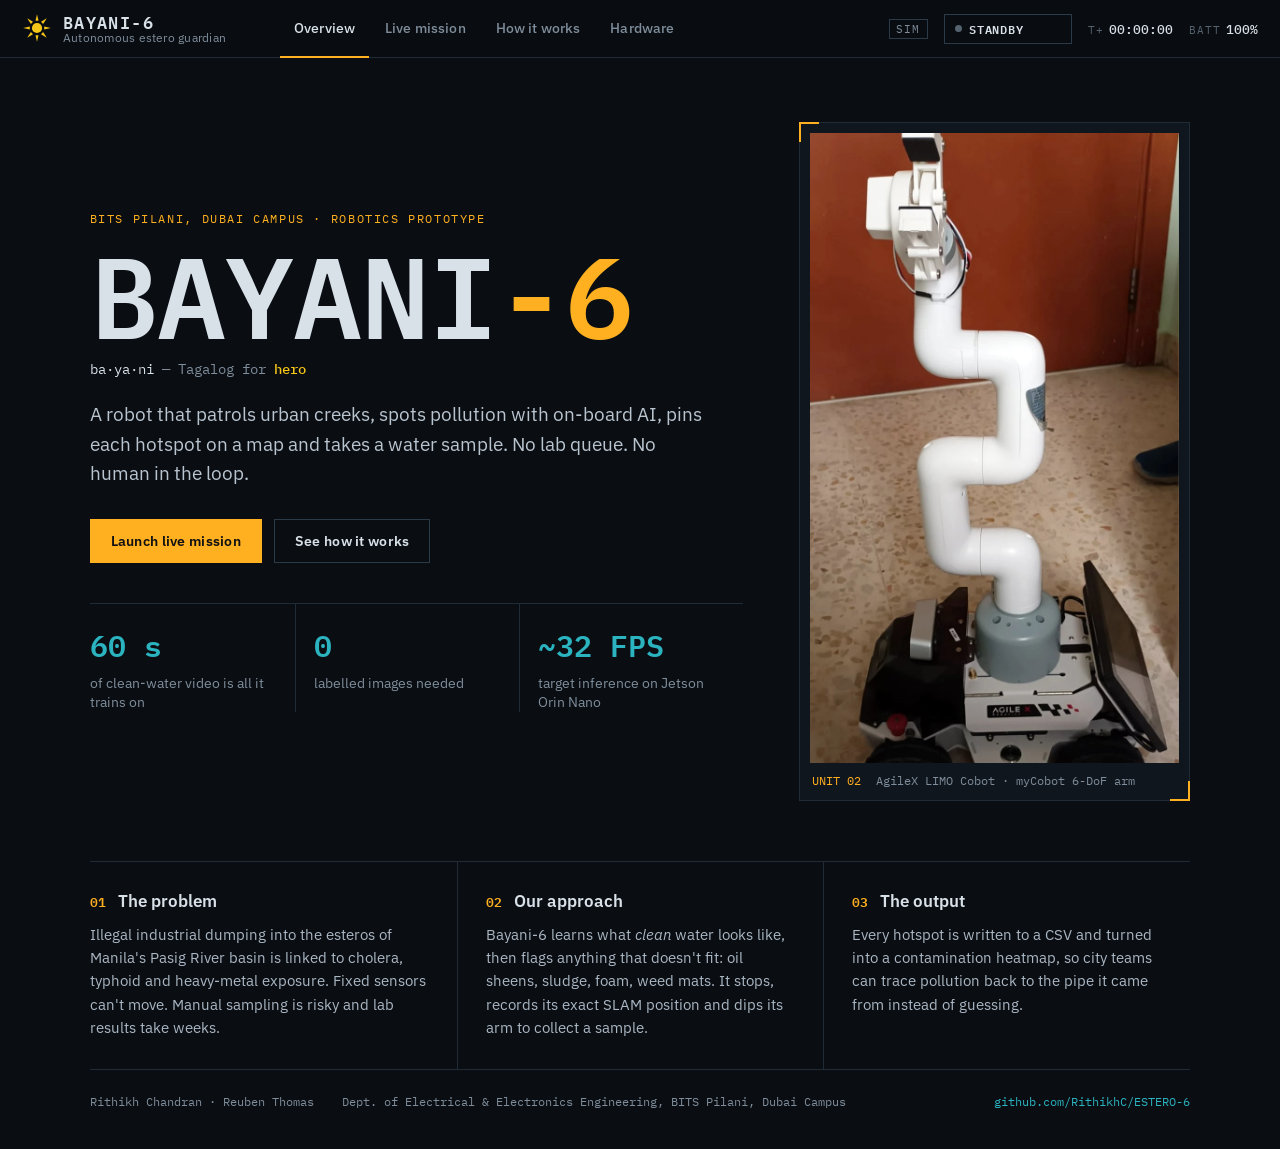
==== docs/index.html @ d00e57e2 "Add Bayani-6 prototype dashboard, posters and ROS 2 package - docs/: interactive mission-control das" ====
<!DOCTYPE html>
<html lang="en">
<head>
  <meta charset="utf-8">
  <meta name="viewport" content="width=device-width, initial-scale=1">
  <title>BAYANI-6 · Autonomous Estero Guardian</title>
  <meta name="description" content="Bayani-6: an edge-AI mobile robot that patrols urban creeks, detects pollution, maps hotspots and takes water samples autonomously.">
  <link rel="icon" href="assets/favicon.svg" type="image/svg+xml">
  <link rel="preconnect" href="https://fonts.googleapis.com">
  <link rel="preconnect" href="https://fonts.gstatic.com" crossorigin>
  <link href="https://fonts.googleapis.com/css2?family=IBM+Plex+Mono:wght@400;500;600&family=IBM+Plex+Sans:wght@400;500;600;700&display=swap" rel="stylesheet">
  <link rel="stylesheet" href="css/style.css">
</head>
<body>
  <header class="topbar">
    <div class="brand">
      <svg class="sun" viewBox="-50 -50 100 100" aria-hidden="true">
        <g class="rays">
          <path d="M0-46 L5-24 L-5-24 Z"/><path d="M0-46 L5-24 L-5-24 Z" transform="rotate(45)"/>
          <path d="M0-46 L5-24 L-5-24 Z" transform="rotate(90)"/><path d="M0-46 L5-24 L-5-24 Z" transform="rotate(135)"/>
          <path d="M0-46 L5-24 L-5-24 Z" transform="rotate(180)"/><path d="M0-46 L5-24 L-5-24 Z" transform="rotate(225)"/>
          <path d="M0-46 L5-24 L-5-24 Z" transform="rotate(270)"/><path d="M0-46 L5-24 L-5-24 Z" transform="rotate(315)"/>
        </g>
        <circle r="17"/>
      </svg>
      <div class="brand-text">
        <span class="brand-name">BAYANI-6</span>
        <span class="brand-sub">Autonomous estero guardian</span>
      </div>
    </div>
    <nav class="tabs" role="tablist">
      <button class="tab active" data-tab="overview" role="tab">Overview</button>
      <button class="tab" data-tab="mission" role="tab">Live mission</button>
      <button class="tab" data-tab="how" role="tab">How it works</button>
      <button class="tab" data-tab="hardware" role="tab">Hardware</button>
    </nav>
    <div class="status-cluster">
      <span class="sim-badge" title="Telemetry is simulated in the browser">SIM</span>
      <span class="status-pill" id="statusPill"><i></i><b id="statusText">STANDBY</b></span>
      <span class="readout"><small>T+</small><b id="missionClock">00:00:00</b></span>
      <span class="readout"><small>BATT</small><b id="battery">100%</b></span>
    </div>
  </header>

  <main>
    <!-- ================= OVERVIEW ================= -->
    <section class="view active" id="view-overview">
      <div class="hero">
        <div class="hero-copy">
          <p class="eyebrow">BITS Pilani, Dubai Campus · Robotics prototype</p>
          <h1>BAYANI<span>-6</span></h1>
          <p class="pron"><em>ba·ya·ni</em> — Tagalog for <strong>hero</strong></p>
          <p class="lede">A robot that patrols urban creeks, spots pollution with on-board AI, pins each hotspot on a map and takes a water sample. No lab queue. No human in the loop.</p>
          <div class="hero-actions">
            <button class="btn primary" data-goto="mission">Launch live mission</button>
            <button class="btn ghost" data-goto="how">See how it works</button>
          </div>
          <dl class="hero-facts">
            <div><dt>60 s</dt><dd>of clean-water video is all it trains on</dd></div>
            <div><dt>0</dt><dd>labelled images needed</dd></div>
            <div><dt>~32 FPS</dt><dd>target inference on Jetson Orin Nano</dd></div>
          </dl>
        </div>
        <figure class="hero-photo">
          <img src="assets/bayani6_robot.jpg" alt="Bayani-6: AgileX LIMO Cobot with myCobot arm">
          <figcaption><span>UNIT 02</span> AgileX LIMO Cobot · myCobot 6-DoF arm</figcaption>
        </figure>
      </div>

      <div class="triad">
        <article>
          <h3><span>01</span> The problem</h3>
          <p>Illegal industrial dumping into the esteros of Manila's Pasig River basin is linked to cholera, typhoid and heavy-metal exposure. Fixed sensors can't move. Manual sampling is risky and lab results take weeks.</p>
        </article>
        <article>
          <h3><span>02</span> Our approach</h3>
          <p>Bayani-6 learns what <em>clean</em> water looks like, then flags anything that doesn't fit: oil sheens, sludge, foam, weed mats. It stops, records its exact SLAM position and dips its arm to collect a sample.</p>
        </article>
        <article>
          <h3><span>03</span> The output</h3>
          <p>Every hotspot is written to a CSV and turned into a contamination heatmap, so city teams can trace pollution back to the pipe it came from instead of guessing.</p>
        </article>
      </div>

      <footer class="credits">
        <span>Rithikh Chandran · Reuben Thomas</span>
        <span>Dept. of Electrical &amp; Electronics Engineering, BITS Pilani, Dubai Campus</span>
        <a href="https://github.com/RithikhC/ESTERO-6" target="_blank" rel="noopener">github.com/RithikhC/ESTERO-6</a>
      </footer>
    </section>

    <!-- ================= LIVE MISSION ================= -->
    <section class="view" id="view-mission">
      <div class="mission">
        <div class="strip">
          <ol class="pipeline" id="pipeline">
            <li data-stage="0"><b>01</b>Patrol</li>
            <li data-stage="1"><b>02</b>See</li>
            <li data-stage="2"><b>03</b>Detect</li>
            <li data-stage="3"><b>04</b>Decide</li>
            <li data-stage="4"><b>05</b>Pin</li>
            <li data-stage="5"><b>06</b>Sample</li>
            <li data-stage="6"><b>07</b>Map</li>
          </ol>
          <div class="stats">
            <div><small>Distance</small><b id="statDist">0.0 m</b></div>
            <div><small>Hotspots</small><b id="statHot">0</b></div>
            <div><small>Samples</small><b id="statSamples">0</b></div>
            <div><small>False halts</small><b id="statFalse">0</b></div>
            <div><small>Loc. error</small><b id="statErr">—</b></div>
            <div><small>Infer. FPS</small><b id="statFps">—</b></div>
          </div>
        </div>

        <div class="panel map-panel">
          <div class="panel-head">
            <h4>Map · /map + /scan</h4>
            <div class="controls">
              <button class="ctl" id="btnRun">Run</button>
              <div class="seg" id="speedSeg">
                <button data-speed="1" class="on">1×</button><button data-speed="2">2×</button><button data-speed="4">4×</button>
              </div>
              <button class="ctl" id="btnReset" title="Reset mission">Reset</button>
              <span class="sep"></span>
              <label class="tog"><input type="checkbox" id="togLidar" checked><span>LiDAR</span></label>
              <label class="tog"><input type="checkbox" id="togHeat" checked><span>Heatmap</span></label>
              <label class="tog"><input type="checkbox" id="togTruth" checked><span>Pollutants</span></label>
            </div>
          </div>
          <div class="map-wrap" id="mapWrap">
            <canvas id="mapCanvas"></canvas>
            <div class="map-hud">
              <span id="cursorPos">x —  y —</span>
            </div>
            <div class="drop-tool">
              <select id="dropType" aria-label="Pollutant type">
                <option value="oil">Oil sheen</option>
                <option value="foam">Industrial foam</option>
                <option value="sludge">Sludge</option>
                <option value="weeds">Weed mat</option>
              </select>
              <button class="ctl" id="btnDrop">Drop pollutant</button>
            </div>
            <div class="drop-hint" id="dropHint">Click inside the creek to drop a pollutant · Esc to cancel</div>
          </div>
        </div>

        <div class="side">
          <div class="panel cam-panel">
            <div class="panel-head">
              <h4>CAM0 · /camera/color/image_raw</h4>
              <span class="rec"><i></i>LIVE</span>
            </div>
            <div class="cam-wrap">
              <canvas id="camCanvas" width="256" height="144"></canvas>
              <canvas id="camOverlay"></canvas>
            </div>
          </div>
          <div class="panel chart-panel">
            <div class="panel-head">
              <h4>/bayani/anomaly_score</h4>
              <label class="thr">Trigger <input type="range" id="thr" min="0.5" max="0.95" step="0.01" value="0.80"><b id="thrVal">0.80</b></label>
            </div>
            <canvas id="chartCanvas"></canvas>
          </div>
        </div>

        <div class="bottom">
          <div class="panel arm-panel">
            <div class="panel-head"><h4>Arm · myCobot 6-DoF</h4><span class="tag" id="armState">STOWED</span></div>
            <canvas id="armCanvas"></canvas>
            <div class="joints" id="joints"></div>
          </div>
          <div class="panel hot-panel">
            <div class="panel-head"><h4>Hotspots · hotspots.csv</h4><button class="ctl" id="btnCsv">Export CSV</button></div>
            <div class="table-wrap">
              <table id="hotTable">
                <thead><tr><th>ID</th><th>X (m)</th><th>Y (m)</th><th>Score</th><th>Appearance</th><th>Sample</th></tr></thead>
                <tbody></tbody>
              </table>
              <p class="empty" id="hotEmpty">No hotspots yet. Press <b>Run</b> to start the patrol.</p>
            </div>
          </div>
          <div class="panel log-panel">
            <div class="panel-head"><h4>/rosout</h4><span class="keys">Space run · 1/2/4 speed · H heat · L lidar · P drop</span></div>
            <div class="log" id="log"></div>
          </div>
        </div>
      </div>
      <p class="sim-note">Browser simulation of the Bayani-6 mission loop. Map, telemetry and camera feed are generated live for demonstration.</p>
    </section>

    <!-- ================= HOW IT WORKS ================= -->
    <section class="view" id="view-how">
      <div class="how">
        <div class="how-head">
          <p class="eyebrow">System architecture · ROS 2 Humble</p>
          <h2>One loop, fully on board</h2>
          <p class="lede small">Everything runs on the robot's Jetson. No cloud, no remote operator. These are the nodes and topics the live mission simulates.</p>
        </div>
        <div class="graph panel">
          <svg viewBox="0 0 1100 420" id="nodeGraph" role="img" aria-label="ROS 2 node graph">
            <defs>
              <marker id="arr" viewBox="0 0 10 10" refX="9" refY="5" markerWidth="7" markerHeight="7" orient="auto-start-reverse"><path d="M0 0L10 5L0 10z"/></marker>
            </defs>
            <g class="edges">
              <path d="M190 70 H358"/><text x="274" y="58">/camera/color/image_raw</text>
              <path d="M190 230 H358"/><text x="274" y="218">/scan</text>
              <path d="M550 70 C600 70 590 148 628 148"/><text x="562" y="104" class="l">/bayani/anomaly_score</text>
              <path d="M550 230 C600 230 590 172 628 172"/><text x="562" y="262" class="l">/tf  map→base_link</text>
              <path d="M860 145 C900 145 895 70 928 70"/><text x="1005" y="28">pause / resume</text>
              <path d="M860 175 C900 175 895 230 928 230"/><text x="1005" y="282">/arm/command</text>
              <path d="M745 195 V328"/><text x="757" y="268" class="l">/bayani/hotspot</text>
            </g>
            <g class="nodes">
              <g transform="translate(20,40)"><rect width="170" height="60"/><text x="85" y="27">orbbec_camera</text><text x="85" y="45" class="sub">RGB-D · 30 fps</text></g>
              <g transform="translate(20,200)"><rect width="170" height="60"/><text x="85" y="27">lidar_driver</text><text x="85" y="45" class="sub">2D LiDAR</text></g>
              <g transform="translate(360,40)"><rect width="190" height="60"/><text x="95" y="27">anomaly_detector</text><text x="95" y="45" class="sub">AnomalyNet · TensorRT</text></g>
              <g transform="translate(360,200)"><rect width="190" height="60"/><text x="95" y="27">cartographer</text><text x="95" y="45" class="sub">2D SLAM</text></g>
              <g transform="translate(630,125)" class="hl"><rect width="230" height="70"/><text x="115" y="31">bayani_master</text><text x="115" y="50" class="sub">decides: halt · pin · sample</text></g>
              <g transform="translate(930,40)"><rect width="150" height="60"/><text x="75" y="27">nav2</text><text x="75" y="45" class="sub">waypoint follower</text></g>
              <g transform="translate(930,200)"><rect width="150" height="60"/><text x="75" y="27">arm_sampler</text><text x="75" y="45" class="sub">myCobot 6-DoF</text></g>
              <g transform="translate(640,330)" class="out"><rect width="210" height="60"/><text x="105" y="27">hotspots.csv</text><text x="105" y="45" class="sub">→ contamination heatmap</text></g>
            </g>
          </svg>
        </div>
        <ol class="steps">
          <li><b>01</b><h5>Patrol</h5><p>Nav2 drives a fixed waypoint route along the creek bank while Cartographer keeps a live LiDAR map.</p></li>
          <li><b>02</b><h5>See</h5><p>The Orbbec RGB-D camera streams the water surface straight into the Jetson.</p></li>
          <li><b>03</b><h5>Detect</h5><p>A patch-based anomaly model, trained only on 60 s of clean water, scores every frame from 0 to 1.</p></li>
          <li><b>04</b><h5>Decide</h5><p>Score above the trigger (0.8 by default) and not a known hotspot? The master node pauses Nav2.</p></li>
          <li><b>05</b><h5>Pin</h5><p>The robot's exact (X, Y) comes from the SLAM transform tree via tf2.</p></li>
          <li><b>06</b><h5>Sample</h5><p>The myCobot arm runs a pre-planned dip sequence: descend, hold for 3 s, stow.</p></li>
          <li><b>07</b><h5>Map</h5><p>The hotspot is appended to hotspots.csv, the heatmap updates and the patrol resumes.</p></li>
        </ol>
        <div class="why panel">
          <h3>Why unsupervised?</h3>
          <p>Pollution doesn't come in tidy labelled classes. A slick can be rainbow or grey; foam, sludge and weeds change with light and season. Instead of training on thousands of labelled pictures of dirt, Bayani-6 learns one thing really well: what normal water looks like. Anything that doesn't fit gets a high score.</p>
        </div>
      </div>
    </section>

    <!-- ================= HARDWARE ================= -->
    <section class="view" id="view-hardware">
      <div class="hw">
        <figure class="hw-photo panel">
          <img src="assets/bayani6_robot.jpg" alt="Bayani-6 robot">
        </figure>
        <div class="hw-specs">
          <p class="eyebrow">Unmodified off-the-shelf platform</p>
          <h2>AgileX LIMO Cobot</h2>
          <p class="lede small">No custom hardware. Every capability in Bayani-6 is software running on a stock robot, which keeps it cheap to copy for other cities.</p>
          <ul class="spec-list">
            <li><b>Compute</b><span>NVIDIA Jetson Orin Nano · Ubuntu 22.04 · ROS 2 Humble</span></li>
            <li><b>Vision</b><span>Orbbec RGB-D depth camera</span></li>
            <li><b>Navigation</b><span>2D LiDAR · Cartographer SLAM · Nav2</span></li>
            <li><b>Manipulator</b><span>myCobot 280 6-DoF arm · pre-planned dip sequence</span></li>
            <li><b>Model</b><span>Patch-based unsupervised anomaly detector, TensorRT engine</span></li>
            <li><b>Output</b><span>hotspots.csv → 2D contamination heatmap</span></li>
          </ul>
          <h3 class="next-h">Next up</h3>
          <ul class="next">
            <li>Plain-English search with a vision-language model: <em>"find frothy run-off"</em></li>
            <li>pH, conductivity and turbidity probes on the gripper</li>
            <li>Several robots sharing one map over Wi-Fi</li>
          </ul>
        </div>
      </div>
    </section>
  </main>

  <script src="js/world.js"></script>
  <script src="js/camera.js"></script>
  <script src="js/arm.js"></script>
  <script src="js/app.js"></script>
</body>
</html>
---- docs/css/style.css ----
:root {
  --bg: #0a0e13;
  --panel: #10161d;
  --panel-2: #141c25;
  --line: #1f2b37;
  --line-2: #2a3a49;
  --text: #d8e0e8;
  --muted: #7f8d9b;
  --dim: #55636f;
  --water: #2bb3c0;
  --amber: #ffb020;
  --hot: #ff4d3d;
  --ok: #3ddc84;
  --sun: #f5c518;
  --mono: "IBM Plex Mono", ui-monospace, Consolas, monospace;
  --sans: "IBM Plex Sans", system-ui, Segoe UI, sans-serif;
}

* { box-sizing: border-box; }
html, body { margin: 0; background: var(--bg); color: var(--text); font-family: var(--sans); font-size: 15px; }
body { min-height: 100vh; }
button { font-family: inherit; }
::selection { background: var(--amber); color: #000; }

/* ---------- Top bar ---------- */
.topbar {
  position: sticky; top: 0; z-index: 20;
  display: flex; align-items: center; gap: 28px;
  height: 58px; padding: 0 22px;
  background: rgba(10, 14, 19, 0.94);
  border-bottom: 1px solid var(--line);
  backdrop-filter: blur(6px);
}
.brand { display: flex; align-items: center; gap: 11px; min-width: 230px; }
.sun { width: 30px; height: 30px; }
.sun .rays path, .sun circle { fill: var(--sun); }
.sun .rays { transform-origin: center; animation: spin 40s linear infinite; }
@keyframes spin { to { transform: rotate(360deg); } }
.brand-text { display: flex; flex-direction: column; line-height: 1.1; }
.brand-name { font-family: var(--mono); font-weight: 600; font-size: 17px; letter-spacing: 0.08em; }
.brand-sub { font-size: 11.5px; color: var(--muted); letter-spacing: 0.02em; }

.tabs { display: flex; gap: 2px; height: 100%; }
.tab {
  background: none; border: 0; color: var(--muted); cursor: pointer;
  padding: 0 14px; font-size: 13.5px; font-weight: 500; letter-spacing: 0.01em;
  border-bottom: 2px solid transparent; margin-bottom: -1px;
}
.tab:hover { color: var(--text); }
.tab.active { color: var(--text); border-bottom-color: var(--amber); }

.status-cluster { margin-left: auto; display: flex; align-items: center; gap: 16px; font-family: var(--mono); font-size: 12.5px; }
.sim-badge { border: 1px solid var(--line-2); color: var(--muted); padding: 2px 6px; font-size: 10.5px; letter-spacing: 0.12em; }
.status-pill { display: inline-flex; align-items: center; gap: 7px; padding: 4px 10px; border: 1px solid var(--line-2); min-width: 128px; }
.status-pill i { width: 7px; height: 7px; border-radius: 50%; background: var(--dim); }
.status-pill b { font-weight: 600; letter-spacing: 0.08em; font-size: 11.5px; }
.status-pill.patrol i { background: var(--ok); box-shadow: 0 0 8px var(--ok); }
.status-pill.halt i, .status-pill.sample i { background: var(--amber); box-shadow: 0 0 8px var(--amber); animation: blink 0.8s steps(2) infinite; }
.status-pill.halt, .status-pill.sample { border-color: rgba(255, 176, 32, 0.55); color: var(--amber); }
@keyframes blink { 50% { opacity: 0.2; } }
.readout small { color: var(--dim); margin-right: 5px; font-size: 10.5px; letter-spacing: 0.1em; }
.readout b { font-weight: 500; }

/* ---------- Views ---------- */
main { padding: 0; }
.view { display: none; }
.view.active { display: block; animation: fade 0.25s ease; }
@keyframes fade { from { opacity: 0; transform: translateY(4px); } to { opacity: 1; transform: none; } }

.eyebrow { font-family: var(--mono); font-size: 11.5px; letter-spacing: 0.14em; text-transform: uppercase; color: var(--amber); margin: 0 0 14px; }
.lede { font-size: 19px; line-height: 1.55; color: #b9c4cf; max-width: 620px; }
.lede.small { font-size: 16px; }

.btn { cursor: pointer; padding: 12px 20px; font-size: 14px; font-weight: 600; letter-spacing: 0.02em; border: 1px solid var(--line-2); background: none; color: var(--text); }
.btn.primary { background: var(--amber); border-color: var(--amber); color: #111; }
.btn.primary:hover { background: #ffc24d; }
.btn.ghost:hover { border-color: var(--muted); }

/* ---------- Overview ---------- */
.hero { display: grid; grid-template-columns: 1.25fr 0.75fr; gap: 56px; padding: 64px 7vw 40px; align-items: center; }
.hero h1 { font-family: var(--mono); font-weight: 600; font-size: clamp(64px, 9vw, 128px); line-height: 0.92; margin: 0; letter-spacing: -0.01em; }
.hero h1 span { color: var(--amber); }
.pron { font-family: var(--mono); color: var(--muted); margin: 14px 0 22px; font-size: 14px; }
.pron em { color: var(--text); font-style: normal; }
.pron strong { color: var(--sun); font-weight: 500; }
.hero-actions { display: flex; gap: 12px; margin: 30px 0 40px; }
.hero-facts { display: flex; gap: 0; margin: 0; border-top: 1px solid var(--line); }
.hero-facts div { flex: 1; padding: 18px 18px 0 0; }
.hero-facts div + div { padding-left: 18px; border-left: 1px solid var(--line); }
.hero-facts dt { font-family: var(--mono); font-size: 30px; font-weight: 600; color: var(--water); }
.hero-facts dd { margin: 6px 0 0; color: var(--muted); font-size: 13.5px; line-height: 1.4; }
.hero-photo { margin: 0; position: relative; border: 1px solid var(--line); background: var(--panel); padding: 10px; }
.hero-photo img { display: block; width: 100%; max-height: 70vh; object-fit: cover; object-position: center 30%; filter: saturate(0.9) contrast(1.03); }
.hero-photo figcaption { font-family: var(--mono); font-size: 11.5px; color: var(--muted); padding: 10px 2px 2px; }
.hero-photo figcaption span { color: var(--amber); margin-right: 8px; }
.hero-photo::before, .hero-photo::after { content: ""; position: absolute; width: 18px; height: 18px; border: 2px solid var(--amber); }
.hero-photo::before { top: -1px; left: -1px; border-right: 0; border-bottom: 0; }
.hero-photo::after { bottom: -1px; right: -1px; border-left: 0; border-top: 0; }

.triad { display: grid; grid-template-columns: repeat(3, 1fr); border-top: 1px solid var(--line); border-bottom: 1px solid var(--line); margin: 20px 7vw 0; }
.triad article { padding: 28px 28px 30px 0; }
.triad article + article { padding-left: 28px; border-left: 1px solid var(--line); }
.triad h3 { font-size: 17px; margin: 0 0 10px; font-weight: 600; }
.triad h3 span { font-family: var(--mono); color: var(--amber); font-size: 13px; margin-right: 8px; }
.triad p { color: #aab6c2; line-height: 1.6; margin: 0; font-size: 14.5px; }
.credits { display: flex; flex-wrap: wrap; gap: 8px 28px; padding: 24px 7vw 40px; font-family: var(--mono); font-size: 12px; color: var(--muted); }
.credits a { color: var(--water); text-decoration: none; margin-left: auto; }

/* ---------- Mission ---------- */
.mission {
  display: grid; gap: 10px; padding: 10px 12px 6px;
  grid-template-columns: minmax(0, 1.7fr) minmax(340px, 1fr);
  grid-template-rows: auto minmax(430px, calc(100vh - 58px - 86px - 226px - 40px)) auto;
  grid-template-areas: "strip strip" "map side" "bottom bottom";
}
.panel { background: var(--panel); border: 1px solid var(--line); min-width: 0; }
.panel-head { display: flex; align-items: center; justify-content: space-between; gap: 10px; padding: 8px 12px; border-bottom: 1px solid var(--line); min-height: 40px; }
.panel-head h4 { margin: 0; font-family: var(--mono); font-weight: 500; font-size: 12px; letter-spacing: 0.04em; color: var(--muted); white-space: nowrap; }

.strip { grid-area: strip; display: flex; gap: 10px; }
.pipeline { list-style: none; margin: 0; padding: 0; display: flex; flex: 1.4; border: 1px solid var(--line); background: var(--panel); }
.pipeline li { flex: 1; padding: 10px 12px; font-size: 13px; font-weight: 500; color: var(--dim); position: relative; transition: color 0.2s, background 0.2s; }
.pipeline li + li { border-left: 1px solid var(--line); }
.pipeline li b { display: block; font-family: var(--mono); font-size: 10.5px; font-weight: 500; color: var(--dim); margin-bottom: 2px; }
.pipeline li.on { color: var(--text); background: var(--panel-2); }
.pipeline li.on b { color: var(--water); }
.pipeline li.on::after { content: ""; position: absolute; left: 0; right: 0; bottom: 0; height: 2px; background: var(--water); }
.pipeline li.alert { color: #111; background: var(--amber); }
.pipeline li.alert b { color: #111; }
.pipeline li.alert::after { display: none; }
.stats { flex: 1; display: grid; grid-template-columns: repeat(6, 1fr); border: 1px solid var(--line); background: var(--panel); }
.stats div { padding: 9px 10px; }
.stats div + div { border-left: 1px solid var(--line); }
.stats small { display: block; font-size: 10.5px; color: var(--dim); letter-spacing: 0.08em; text-transform: uppercase; }
.stats b { font-family: var(--mono); font-weight: 500; font-size: 16px; white-space: nowrap; }

.map-panel { grid-area: map; display: flex; flex-direction: column; }
.controls { display: flex; align-items: center; gap: 8px; flex-wrap: wrap; justify-content: flex-end; }
.ctl { background: var(--panel-2); border: 1px solid var(--line-2); color: var(--text); font-family: var(--mono); font-size: 11.5px; padding: 5px 10px; cursor: pointer; letter-spacing: 0.04em; }
.ctl:hover { border-color: var(--muted); }
.ctl.run { background: var(--amber); color: #111; border-color: var(--amber); }
.ctl.on { border-color: var(--amber); color: var(--amber); }
.seg { display: flex; border: 1px solid var(--line-2); }
.seg button { background: none; border: 0; color: var(--muted); font-family: var(--mono); font-size: 11.5px; padding: 5px 9px; cursor: pointer; }
.seg button + button { border-left: 1px solid var(--line-2); }
.seg button.on { background: var(--panel-2); color: var(--text); }
.sep { width: 1px; height: 18px; background: var(--line-2); }
.tog { display: inline-flex; align-items: center; gap: 5px; font-family: var(--mono); font-size: 11.5px; color: var(--muted); cursor: pointer; user-select: none; }
.tog input { accent-color: var(--amber); margin: 0; }
.map-wrap { position: relative; flex: 1; min-height: 0; }
#mapCanvas { position: absolute; inset: 0; width: 100%; height: 100%; display: block; }
.map-wrap.dropping #mapCanvas { cursor: crosshair; }
.map-hud { position: absolute; left: 12px; top: 10px; font-family: var(--mono); font-size: 11px; color: var(--muted); pointer-events: none; }
.drop-tool { position: absolute; right: 12px; bottom: 12px; display: flex; gap: 6px; }
.drop-tool select { background: var(--panel-2); color: var(--text); border: 1px solid var(--line-2); font-family: var(--mono); font-size: 11.5px; padding: 4px 6px; }
.drop-hint { position: absolute; left: 50%; top: 12px; transform: translateX(-50%); background: var(--amber); color: #111; font-size: 12px; font-weight: 600; padding: 5px 12px; display: none; }
.map-wrap.dropping .drop-hint { display: block; }

.side { grid-area: side; display: flex; flex-direction: column; gap: 10px; min-width: 0; }
.rec { font-family: var(--mono); font-size: 10.5px; color: var(--hot); letter-spacing: 0.1em; display: inline-flex; align-items: center; gap: 6px; }
.rec i { width: 7px; height: 7px; border-radius: 50%; background: var(--hot); animation: blink 1.2s steps(2) infinite; }
.cam-wrap { position: relative; aspect-ratio: 16 / 9; background: #000; }
#camCanvas, #camOverlay { position: absolute; inset: 0; width: 100%; height: 100%; display: block; }
#camCanvas { image-rendering: auto; }
.chart-panel { flex: 1; display: flex; flex-direction: column; min-height: 0; }
#chartCanvas { flex: 1; width: 100%; min-height: 0; display: block; }
.thr { font-family: var(--mono); font-size: 11.5px; color: var(--muted); display: inline-flex; align-items: center; gap: 8px; }
.thr input { accent-color: var(--amber); width: 110px; }
.thr b { color: var(--amber); font-weight: 500; width: 34px; }

.bottom { grid-area: bottom; display: grid; grid-template-columns: minmax(0, 1fr) minmax(0, 1.25fr) minmax(0, 1.25fr); gap: 10px; }
.bottom .panel { display: flex; flex-direction: column; height: 226px; }
.tag { font-family: var(--mono); font-size: 10.5px; letter-spacing: 0.1em; color: var(--muted); border: 1px solid var(--line-2); padding: 2px 7px; }
.tag.active { color: var(--amber); border-color: rgba(255, 176, 32, 0.6); }
.arm-panel { position: relative; }
#armCanvas { flex: 1; width: 100%; min-height: 0; display: block; }
.joints { display: grid; grid-template-columns: repeat(6, 1fr); border-top: 1px solid var(--line); font-family: var(--mono); font-size: 11px; }
.joints div { padding: 6px 8px; color: var(--muted); }
.joints div + div { border-left: 1px solid var(--line); }
.joints b { display: block; color: var(--text); font-weight: 500; font-size: 12.5px; }

.table-wrap { flex: 1; overflow: auto; position: relative; }
table { width: 100%; border-collapse: collapse; font-family: var(--mono); font-size: 12px; }
thead th { position: sticky; top: 0; background: var(--panel); text-align: left; font-weight: 500; color: var(--dim); font-size: 10.5px; letter-spacing: 0.06em; padding: 7px 10px; border-bottom: 1px solid var(--line); }
tbody td { padding: 6px 10px; border-bottom: 1px solid #18212b; white-space: nowrap; }
tbody tr.new { animation: rowIn 1.6s ease; }
@keyframes rowIn { from { background: rgba(255, 176, 32, 0.22); } to { background: transparent; } }
td.id { color: var(--hot); font-weight: 600; }
td .st { font-size: 10.5px; letter-spacing: 0.06em; padding: 1px 6px; border: 1px solid var(--line-2); }
td .st.ok { color: var(--ok); border-color: rgba(61, 220, 132, 0.45); }
td .st.run { color: var(--amber); border-color: rgba(255, 176, 32, 0.5); }
td .st.fp { color: var(--muted); }
.swatch { display: inline-block; width: 8px; height: 8px; margin-right: 6px; vertical-align: 0; }
.empty { color: var(--dim); font-size: 13px; padding: 18px 14px; margin: 0; }
.empty b { color: var(--amber); font-weight: 500; }

.log { flex: 1; overflow: auto; font-family: var(--mono); font-size: 11.5px; line-height: 1.6; padding: 8px 12px; }
.log p { margin: 0; white-space: nowrap; color: #9fb0bf; }
.log p .t { color: var(--dim); margin-right: 8px; }
.log p .lv { margin-right: 8px; }
.log p.info .lv { color: var(--water); }
.log p.warn .lv { color: var(--amber); }
.log p.warn { color: #e9d3a6; }
.log p.hot .lv { color: var(--hot); }
.log p.hot { color: #ffc2bb; }
.keys { font-family: var(--mono); font-size: 10.5px; color: var(--dim); white-space: nowrap; overflow: hidden; text-overflow: ellipsis; }
.sim-note { font-family: var(--mono); font-size: 11px; color: var(--dim); padding: 2px 14px 14px; margin: 0; }

/* ---------- How it works ---------- */
.how { padding: 48px 7vw 56px; }
.how-head h2, .hw-specs h2 { font-size: 40px; margin: 0 0 12px; font-weight: 600; letter-spacing: -0.01em; }
.graph { margin: 28px 0 20px; padding: 18px; }
.graph svg { width: 100%; height: auto; display: block; }
.graph .nodes rect { fill: var(--panel-2); stroke: var(--line-2); stroke-width: 1.5; }
.graph .nodes text { fill: var(--text); font-family: var(--mono); font-size: 15px; font-weight: 500; text-anchor: middle; }
.graph .nodes text.sub { fill: var(--muted); font-size: 11.5px; font-weight: 400; }
.graph .nodes .hl rect { stroke: var(--amber); stroke-width: 2; fill: #1d1a12; }
.graph .nodes .hl text:not(.sub) { fill: var(--amber); }
.graph .nodes .out rect { stroke: var(--hot); stroke-dasharray: 5 4; }
.graph .edges path { fill: none; stroke: #3b5266; stroke-width: 2; marker-end: url(#arr); }
.graph marker path { fill: #3b5266; }
.graph .edges text { fill: var(--water); font-family: var(--mono); font-size: 11.5px; text-anchor: middle; }
.graph .edges text.l { text-anchor: start; }
.steps { list-style: none; margin: 0; padding: 0; display: grid; grid-template-columns: repeat(7, 1fr); border: 1px solid var(--line); }
.steps li { padding: 18px 16px; background: var(--panel); }
.steps li + li { border-left: 1px solid var(--line); }
.steps b { font-family: var(--mono); color: var(--amber); font-size: 12px; font-weight: 500; }
.steps h5 { margin: 6px 0 8px; font-size: 16px; font-weight: 600; }
.steps p { margin: 0; font-size: 13.5px; line-height: 1.55; color: #aab6c2; }
.why { margin-top: 20px; padding: 22px 26px; display: grid; grid-template-columns: 220px 1fr; gap: 24px; align-items: start; }
.why h3 { margin: 0; font-size: 19px; color: var(--water); font-weight: 600; }
.why p { margin: 0; line-height: 1.65; color: #b9c4cf; font-size: 15px; }

/* ---------- Hardware ---------- */
.hw { display: grid; grid-template-columns: 0.8fr 1.2fr; gap: 56px; padding: 48px 7vw 56px; align-items: start; }
.hw-photo { margin: 0; padding: 10px; }
.hw-photo img { width: 100%; display: block; max-height: 76vh; object-fit: cover; }
.spec-list { list-style: none; margin: 26px 0 0; padding: 0; border-top: 1px solid var(--line); }
.spec-list li { display: grid; grid-template-columns: 150px 1fr; gap: 16px; padding: 14px 0; border-bottom: 1px solid var(--line); font-size: 15px; }
.spec-list b { font-family: var(--mono); font-weight: 500; color: var(--amber); font-size: 12.5px; letter-spacing: 0.08em; text-transform: uppercase; padding-top: 2px; }
.next-h { margin: 34px 0 10px; font-size: 18px; font-weight: 600; }
.next { margin: 0; padding-left: 18px; color: #b9c4cf; line-height: 1.8; }
.next em { color: var(--water); }

/* ---------- Responsive ---------- */
@media (max-width: 1180px) {
  .mission { grid-template-columns: minmax(0, 1fr); grid-template-rows: none; grid-template-areas: "strip" "map" "side" "bottom"; }
  .map-wrap { flex: none; aspect-ratio: 1.8; }
  .chart-panel { min-height: 200px; }
  .panel-head { flex-wrap: wrap; }
  .pipeline { overflow-x: auto; }
  .strip { flex-direction: column; }
  .bottom { grid-template-columns: 1fr; }
  .steps { grid-template-columns: repeat(2, 1fr); }
  .steps li + li { border-left: 0; border-top: 1px solid var(--line); }
  .hero, .hw { grid-template-columns: 1fr; }
  .triad { grid-template-columns: 1fr; }
  .triad article + article { padding-left: 0; border-left: 0; border-top: 1px solid var(--line); }
  .brand-sub, .status-cluster .readout { display: none; }
}
@media (max-width: 760px) {
  html, body { overflow-x: hidden; }
  .topbar { gap: 12px; padding: 0 12px; overflow-x: auto; }
  .brand { min-width: 0; }
  .status-cluster { display: none; }
  .pipeline li { padding: 8px 6px; font-size: 11.5px; }
  .drop-tool { position: static; padding: 8px 12px; }
  .tab { padding: 0 8px; font-size: 12.5px; }
  .stats { grid-template-columns: repeat(3, 1fr); }
  .why { grid-template-columns: 1fr; }
}
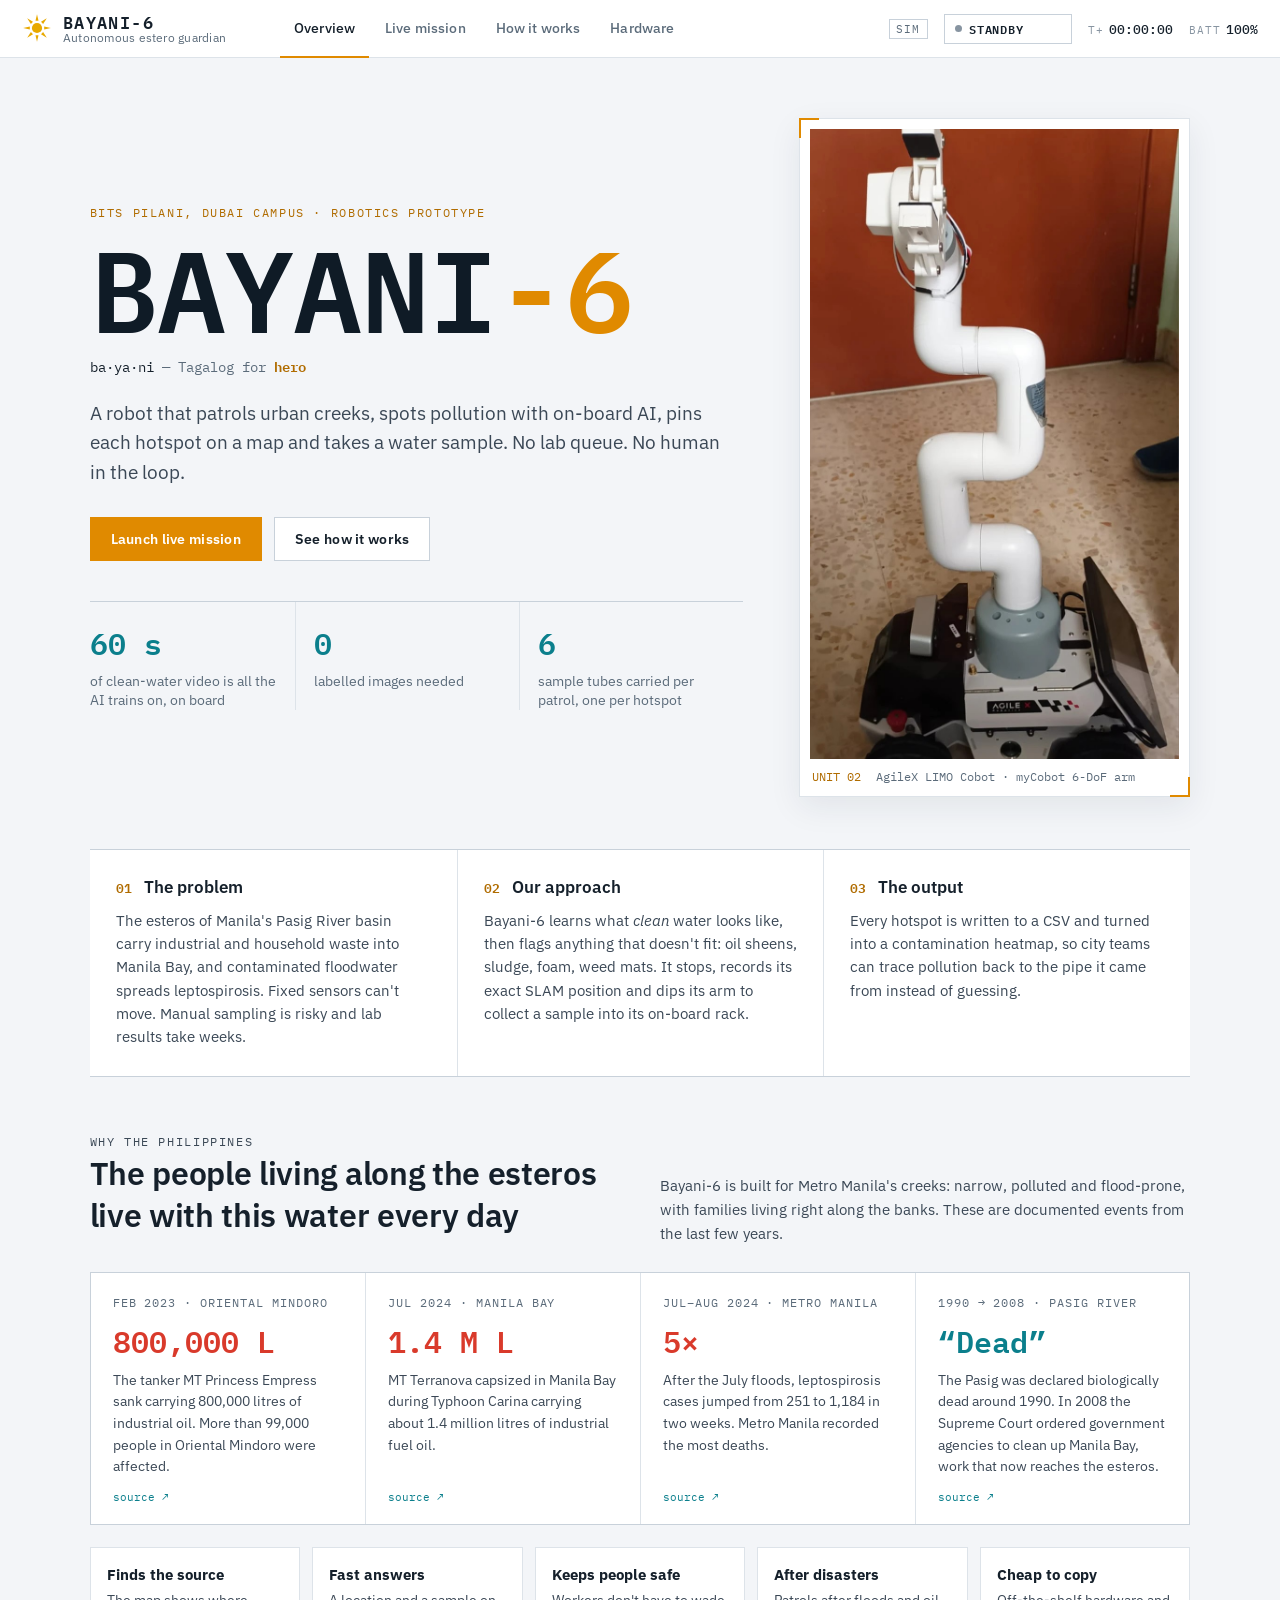
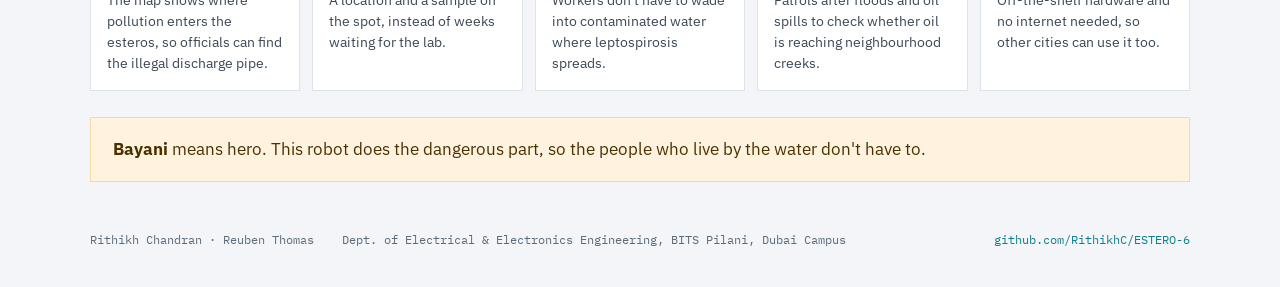
==== commit 9453f4f5: "White dashboard theme, sample rack, crab-walk and Philippines story; posters with dashboard shots - " ====
--- a/docs/index.html
+++ b/docs/index.html
@@ -56,9 +56,9 @@
             <button class="btn ghost" data-goto="how">See how it works</button>
           </div>
           <dl class="hero-facts">
-            <div><dt>60 s</dt><dd>of clean-water video is all it trains on</dd></div>
+            <div><dt>60 s</dt><dd>of clean-water video is all the AI trains on, on board</dd></div>
             <div><dt>0</dt><dd>labelled images needed</dd></div>
-            <div><dt>~32 FPS</dt><dd>target inference on Jetson Orin Nano</dd></div>
+            <div><dt>6</dt><dd>sample tubes carried per patrol, one per hotspot</dd></div>
           </dl>
         </div>
         <figure class="hero-photo">
@@ -70,16 +70,60 @@
       <div class="triad">
         <article>
           <h3><span>01</span> The problem</h3>
-          <p>Illegal industrial dumping into the esteros of Manila's Pasig River basin is linked to cholera, typhoid and heavy-metal exposure. Fixed sensors can't move. Manual sampling is risky and lab results take weeks.</p>
+          <p>The esteros of Manila's Pasig River basin carry industrial and household waste into Manila Bay, and contaminated floodwater spreads leptospirosis. Fixed sensors can't move. Manual sampling is risky and lab results take weeks.</p>
         </article>
         <article>
           <h3><span>02</span> Our approach</h3>
-          <p>Bayani-6 learns what <em>clean</em> water looks like, then flags anything that doesn't fit: oil sheens, sludge, foam, weed mats. It stops, records its exact SLAM position and dips its arm to collect a sample.</p>
+          <p>Bayani-6 learns what <em>clean</em> water looks like, then flags anything that doesn't fit: oil sheens, sludge, foam, weed mats. It stops, records its exact SLAM position and dips its arm to collect a sample into its on-board rack.</p>
         </article>
         <article>
           <h3><span>03</span> The output</h3>
           <p>Every hotspot is written to a CSV and turned into a contamination heatmap, so city teams can trace pollution back to the pipe it came from instead of guessing.</p>
         </article>
+      </div>
+
+      <div class="ph">
+        <div class="ph-head">
+          <div>
+            <p class="eyebrow">Why the Philippines</p>
+            <h2 class="section">The people living along the esteros live with this water every day</h2>
+          </div>
+          <p>Bayani-6 is built for Metro Manila's creeks: narrow, polluted and flood-prone, with families living right along the banks. These are documented events from the last few years.</p>
+        </div>
+        <div class="facts">
+          <article>
+            <span class="yr">FEB 2023 · ORIENTAL MINDORO</span>
+            <span class="big">800,000 L</span>
+            <p>The tanker MT Princess Empress sank carrying 800,000 litres of industrial oil. More than 99,000 people in Oriental Mindoro were affected.</p>
+            <a href="https://en.wikipedia.org/wiki/MT_Princess_Empress_oil_spill" target="_blank" rel="noopener">source ↗</a>
+          </article>
+          <article>
+            <span class="yr">JUL 2024 · MANILA BAY</span>
+            <span class="big">1.4 M L</span>
+            <p>MT Terranova capsized in Manila Bay during Typhoon Carina carrying about 1.4 million litres of industrial fuel oil.</p>
+            <a href="https://www.arabnews.com/node/2556076/amp" target="_blank" rel="noopener">source ↗</a>
+          </article>
+          <article>
+            <span class="yr">JUL–AUG 2024 · METRO MANILA</span>
+            <span class="big">5×</span>
+            <p>After the July floods, leptospirosis cases jumped from 251 to 1,184 in two weeks. Metro Manila recorded the most deaths.</p>
+            <a href="https://philstar.com/headlines/2024/08/14/2377763/2115-lepto-cases-recorded-spiking-after-carina" target="_blank" rel="noopener">source ↗</a>
+          </article>
+          <article>
+            <span class="yr">1990 → 2008 · PASIG RIVER</span>
+            <span class="big blue">“Dead”</span>
+            <p>The Pasig was declared biologically dead around 1990. In 2008 the Supreme Court ordered government agencies to clean up Manila Bay, work that now reaches the esteros.</p>
+            <a href="https://www.adb.org/features/pasig-river-clean" target="_blank" rel="noopener">source ↗</a>
+          </article>
+        </div>
+        <ul class="helps">
+          <li><b>Finds the source</b>The map shows where pollution enters the esteros, so officials can find the illegal discharge pipe.</li>
+          <li><b>Fast answers</b>A location and a sample on the spot, instead of weeks waiting for the lab.</li>
+          <li><b>Keeps people safe</b>Workers don't have to wade into contaminated water where leptospirosis spreads.</li>
+          <li><b>After disasters</b>Patrols after floods and oil spills to check whether oil is reaching neighbourhood creeks.</li>
+          <li><b>Cheap to copy</b>Off-the-shelf hardware and no internet needed, so other cities can use it too.</li>
+        </ul>
+        <p class="quote"><b>Bayani</b> means hero. This robot does the dangerous part, so the people who live by the water don't have to.</p>
       </div>
 
       <footer class="credits">
@@ -130,6 +174,7 @@
           <div class="map-wrap" id="mapWrap">
             <canvas id="mapCanvas"></canvas>
             <div class="map-hud">
+              <span class="drive">DRIVE · mecanum crab-walk, camera faces the water</span>
               <span id="cursorPos">x —  y —</span>
             </div>
             <div class="drop-tool">
@@ -167,7 +212,7 @@
 
         <div class="bottom">
           <div class="panel arm-panel">
-            <div class="panel-head"><h4>Arm · myCobot 6-DoF</h4><span class="tag" id="armState">STOWED</span></div>
+            <div class="panel-head"><h4>Arm · myCobot 6-DoF · sample rack</h4><span class="tag" id="armState">STOWED</span></div>
             <canvas id="armCanvas"></canvas>
             <div class="joints" id="joints"></div>
           </div>
@@ -227,15 +272,105 @@
         <ol class="steps">
           <li><b>01</b><h5>Patrol</h5><p>Nav2 drives a fixed waypoint route along the creek bank while Cartographer keeps a live LiDAR map.</p></li>
           <li><b>02</b><h5>See</h5><p>The Orbbec RGB-D camera streams the water surface straight into the Jetson.</p></li>
-          <li><b>03</b><h5>Detect</h5><p>A patch-based anomaly model, trained only on 60 s of clean water, scores every frame from 0 to 1.</p></li>
+          <li><b>03</b><h5>Detect</h5><p>A patch-based anomaly model, trained on board from 60 s of clean water, scores every frame from 0 to 1.</p></li>
           <li><b>04</b><h5>Decide</h5><p>Score above the trigger (0.8 by default) and not a known hotspot? The master node pauses Nav2.</p></li>
           <li><b>05</b><h5>Pin</h5><p>The robot's exact (X, Y) comes from the SLAM transform tree via tf2.</p></li>
-          <li><b>06</b><h5>Sample</h5><p>The myCobot arm runs a pre-planned dip sequence: descend, hold for 3 s, stow.</p></li>
+          <li><b>06</b><h5>Sample</h5><p>The myCobot picks a tube from the rack, dips it at the water line for 3 s and puts it back.</p></li>
           <li><b>07</b><h5>Map</h5><p>The hotspot is appended to hotspots.csv, the heatmap updates and the patrol resumes.</p></li>
         </ol>
+
+        <div class="subsec">
+          <p class="eyebrow">The camera faces forward</p>
+          <h2 class="section">So how does it watch the water while driving along the bank?</h2>
+          <p>The Orbbec camera is fixed to the front of the robot, and the water is beside the path. Bayani-6 handles this in software, using the LIMO's motion modes.</p>
+          <div class="modes">
+            <article class="best">
+              <svg viewBox="0 0 300 130" aria-hidden="true">
+                <rect x="0" y="78" width="300" height="52" fill="#bfe0e8"/><line x1="0" y1="78" x2="300" y2="78" stroke="#6f8ca0" stroke-width="2"/>
+                <path d="M128 50 L96 112 L184 112 L152 50 Z" fill="rgba(224,138,0,0.16)" stroke="rgba(224,138,0,0.6)"/>
+                <rect x="122" y="24" width="36" height="28" fill="#26323e"/><path d="M134 52 L146 52 L140 60 Z" fill="#e08a00"/>
+                <path d="M60 38 H108" stroke="#0b7f8c" stroke-width="2.5" marker-end="url(#ma)"/><path d="M172 38 H226" stroke="#0b7f8c" stroke-width="2.5" marker-end="url(#ma)"/>
+                <defs><marker id="ma" viewBox="0 0 10 10" refX="9" refY="5" markerWidth="6" markerHeight="6" orient="auto"><path d="M0 0L10 5L0 10z" fill="#0b7f8c"/></marker></defs>
+                <text x="150" y="16" text-anchor="middle" font-family="IBM Plex Mono" font-size="10" fill="#5b6b7a">drives sideways →</text>
+              </svg>
+              <h5>Crab-walk <small>USED IN THE DEMO</small></h5>
+              <p>With mecanum wheels the LIMO can drive sideways. The body, and its camera, stay pointed at the water for the whole patrol.</p>
+            </article>
+            <article>
+              <svg viewBox="0 0 300 130" aria-hidden="true">
+                <rect x="0" y="78" width="300" height="52" fill="#bfe0e8"/><line x1="0" y1="78" x2="300" y2="78" stroke="#6f8ca0" stroke-width="2"/>
+                <g transform="translate(140 38) rotate(35)">
+                  <path d="M18 -6 L80 -40 L80 40 Z" fill="rgba(224,138,0,0.16)" stroke="rgba(224,138,0,0.6)"/>
+                  <rect x="-18" y="-14" width="36" height="28" fill="#26323e"/><path d="M18 -6 L26 0 L18 6 Z" fill="#e08a00"/>
+                </g>
+                <path d="M40 30 H96" stroke="#0b7f8c" stroke-width="2.5" marker-end="url(#mb)"/>
+                <defs><marker id="mb" viewBox="0 0 10 10" refX="9" refY="5" markerWidth="6" markerHeight="6" orient="auto"><path d="M0 0L10 5L0 10z" fill="#0b7f8c"/></marker></defs>
+                <text x="240" y="20" text-anchor="middle" font-family="IBM Plex Mono" font-size="10" fill="#5b6b7a">nose 35° to water</text>
+              </svg>
+              <h5>Angled patrol</h5>
+              <p>Works with the standard wheels. Waypoints keep the robot's nose turned 30–45° toward the creek, so the wide camera sees the water ahead and to the side.</p>
+            </article>
+            <article>
+              <svg viewBox="0 0 300 130" aria-hidden="true">
+                <rect x="0" y="78" width="300" height="52" fill="#bfe0e8"/><line x1="0" y1="78" x2="300" y2="78" stroke="#6f8ca0" stroke-width="2"/>
+                <rect x="70" y="26" width="36" height="28" fill="none" stroke="#8794a1" stroke-dasharray="4 3"/><path d="M106 34 L114 40 L106 46 Z" fill="#a3afba"/>
+                <path d="M150 54 L118 112 L206 112 L174 54 Z" fill="rgba(224,138,0,0.16)" stroke="rgba(224,138,0,0.6)"/>
+                <rect x="144" y="26" width="36" height="28" fill="#26323e"/><path d="M156 54 L168 54 L162 62 Z" fill="#e08a00"/>
+                <path d="M200 30 A22 22 0 0 1 196 62" fill="none" stroke="#0b7f8c" stroke-width="2.5" marker-end="url(#mc)"/>
+                <defs><marker id="mc" viewBox="0 0 10 10" refX="9" refY="5" markerWidth="6" markerHeight="6" orient="auto"><path d="M0 0L10 5L0 10z" fill="#0b7f8c"/></marker></defs>
+                <text x="240" y="20" text-anchor="middle" font-family="IBM Plex Mono" font-size="10" fill="#5b6b7a">turn 90°, look, turn back</text>
+              </svg>
+              <h5>Stop and scan</h5>
+              <p>Every few metres the robot spins on the spot to face the water (differential mode turns in place), checks the surface, then turns back and drives on.</p>
+            </article>
+          </div>
+        </div>
+
+        <div class="subsec">
+          <p class="eyebrow">Sample handling</p>
+          <h2 class="section">Where the samples go</h2>
+          <div class="sample-grid">
+            <div class="panel">
+              <svg viewBox="0 0 520 250" aria-hidden="true">
+                <rect x="0" y="182" width="300" height="68" fill="#dfe5ea"/><rect x="300" y="196" width="220" height="54" fill="#bfe0e8"/>
+                <line x1="300" y1="182" x2="300" y2="250" stroke="#6f8ca0" stroke-width="2"/><line x1="300" y1="196" x2="520" y2="196" stroke="#0b7f8c" stroke-width="2"/>
+                <circle cx="70" cy="168" r="14" fill="#4a5661"/><circle cx="210" cy="168" r="14" fill="#4a5661"/>
+                <rect x="40" y="118" width="200" height="40" fill="#26323e"/>
+                <g>
+                  <rect x="52" y="96" width="96" height="10" fill="#eef2f5" stroke="#b4c0cb"/>
+                  <g fill="#fff" stroke="#7d8e9c" stroke-width="1.2">
+                    <rect x="57" y="70" width="10" height="34"/><rect x="72" y="70" width="10" height="34"/><rect x="87" y="70" width="10" height="34"/>
+                    <rect x="102" y="70" width="10" height="34"/><rect x="117" y="70" width="10" height="34"/><rect x="132" y="70" width="10" height="34"/>
+                  </g>
+                  <rect x="58.5" y="80" width="7" height="22.5" fill="#0b9aa8"/><rect x="73.5" y="86" width="7" height="16.5" fill="#0b9aa8"/>
+                  <g font-family="IBM Plex Mono" font-size="9" fill="#3b4856"><text x="56" y="62">H1 H2 H3 H4 H5 H6</text></g>
+                </g>
+                <rect x="183" y="104" width="16" height="14" fill="#8193a3"/>
+                <path d="M191 104 L250 52 L330 120 L338 176" fill="none" stroke="#7d8e9c" stroke-width="12" stroke-linecap="round" stroke-linejoin="round"/>
+                <path d="M191 104 L250 52 L330 120 L338 176" fill="none" stroke="#f4f7f9" stroke-width="8" stroke-linecap="round" stroke-linejoin="round"/>
+                <rect x="333" y="174" width="10" height="30" fill="#fff" stroke="#e08a00" stroke-width="2"/>
+                <ellipse cx="338" cy="196" rx="22" ry="4" fill="none" stroke="#0b7f8c"/>
+                <line x1="191" y1="230" x2="338" y2="230" stroke="#5b6b7a"/><line x1="191" y1="224" x2="191" y2="236" stroke="#5b6b7a"/><line x1="338" y1="224" x2="338" y2="236" stroke="#5b6b7a"/>
+                <text x="264" y="245" text-anchor="middle" font-family="IBM Plex Mono" font-size="10" fill="#3b4856">reach ≤ 280 mm</text>
+                <text x="100" y="200" text-anchor="middle" font-family="IBM Plex Mono" font-size="10" fill="#3b4856">rear deck rack</text>
+              </svg>
+            </div>
+            <div class="panel">
+              <ul class="sample-list">
+                <li><b>Rack on the rear deck:</b> a 3D-printed holder with six 10–15 ml screw-cap tubes.</li>
+                <li><b>One tube per hotspot:</b> slot <i>n</i> holds the sample for hotspot H<i>n</i>, so every tube matches a row in hotspots.csv.</li>
+                <li><b>Sequence:</b> pick the tube from slot <i>n</i>, dip at the water line for 3 s, put it back, stow the arm.</li>
+                <li><b>Within limits:</b> a full tube weighs under 30 g. The arm lifts 250 g and the base carries several kilograms.</li>
+                <li><b>Rack full?</b> The robot keeps mapping and logs extra hotspots without a sample.</li>
+              </ul>
+              <p class="note">Prototype limits: the arm reaches 280 mm, so the demo arena keeps the water within about 20 cm of the bank edge. Real esteros have high walls, so the next version lowers a weighted tube or a small pump line. The LIMO has no published waterproof rating, so the tubes sit well away from the electronics.</p>
+            </div>
+          </div>
+        </div>
+
         <div class="why panel">
           <h3>Why unsupervised?</h3>
-          <p>Pollution doesn't come in tidy labelled classes. A slick can be rainbow or grey; foam, sludge and weeds change with light and season. Instead of training on thousands of labelled pictures of dirt, Bayani-6 learns one thing really well: what normal water looks like. Anything that doesn't fit gets a high score.</p>
+          <p>Pollution doesn't come in tidy labelled classes. A slick can be rainbow or grey; foam, sludge and weeds change with light and season. Instead of training on thousands of labelled pictures of dirt, Bayani-6 learns one thing really well, on the robot itself: what normal water looks like. Anything that doesn't fit gets a high score.</p>
         </div>
       </div>
     </section>
@@ -250,18 +385,25 @@
           <p class="eyebrow">Unmodified off-the-shelf platform</p>
           <h2>AgileX LIMO Cobot</h2>
           <p class="lede small">No custom hardware. Every capability in Bayani-6 is software running on a stock robot, which keeps it cheap to copy for other cities.</p>
-          <ul class="spec-list">
-            <li><b>Compute</b><span>NVIDIA Jetson Orin Nano · Ubuntu 22.04 · ROS 2 Humble</span></li>
-            <li><b>Vision</b><span>Orbbec RGB-D depth camera</span></li>
-            <li><b>Navigation</b><span>2D LiDAR · Cartographer SLAM · Nav2</span></li>
-            <li><b>Manipulator</b><span>myCobot 280 6-DoF arm · pre-planned dip sequence</span></li>
-            <li><b>Model</b><span>Patch-based unsupervised anomaly detector, TensorRT engine</span></li>
-            <li><b>Output</b><span>hotspots.csv → 2D contamination heatmap</span></li>
-          </ul>
+          <table class="feat">
+            <thead><tr><th>Feature</th><th>Spec</th><th>Why it matters here</th></tr></thead>
+            <tbody>
+              <tr><td>4 motion modes</td><td>Ackermann · differential · mecanum · tracked</td><td>Tracks for muddy banks (up to 45° climb), mecanum to crab-walk with the camera on the water, differential to spin in place.</td></tr>
+              <tr><td>Depth camera</td><td>Orbbec RGB-D</td><td>Colour to spot pollution, depth to judge distance to the water and the bank edge.</td></tr>
+              <tr><td>LiDAR + SLAM</td><td>EAI T-mini Pro · Cartographer / Gmapping / RTAB-Map</td><td>Builds the map, so every hotspot gets exact (X, Y) coordinates.</td></tr>
+              <tr><td>IMU</td><td>High-precision IMU</td><td>Steadier position tracking on bumpy ground.</td></tr>
+              <tr><td>On-board AI</td><td>NVIDIA Jetson Orin Nano</td><td>The model trains and runs on the robot. No internet needed in flood zones.</td></tr>
+              <tr><td>Robotic arm</td><td>myCobot 280 · 6-DoF · 280 mm · 250 g · ±0.5 mm</td><td>Precise, repeatable dip sampling into the tube rack.</td></tr>
+              <tr><td>Software</td><td>ROS 1/2 · Python &amp; C++ SDK · DWA/TEB nav · simulation</td><td>Standard, open tools that are easy to extend.</td></tr>
+              <tr><td>Size &amp; runtime</td><td>322 × 220 × 251 mm · 5.6 kg · 2.5 h</td><td>Fits narrow estero walkways, one person can carry it, covers a full patrol shift.</td></tr>
+            </tbody>
+          </table>
+          <p class="note">Specifications from AgileX Robotics. Mecanum wheels and tracks are optional accessories.</p>
           <h3 class="next-h">Next up</h3>
           <ul class="next">
             <li>Plain-English search with a vision-language model: <em>"find frothy run-off"</em></li>
             <li>pH, conductivity and turbidity probes on the gripper</li>
+            <li>A pump line for high-walled esteros, and a sealed enclosure</li>
             <li>Several robots sharing one map over Wi-Fi</li>
           </ul>
         </div>
--- a/docs/css/style.css
+++ b/docs/css/style.css
@@ -1,17 +1,20 @@
 :root {
-  --bg: #0a0e13;
-  --panel: #10161d;
-  --panel-2: #141c25;
-  --line: #1f2b37;
-  --line-2: #2a3a49;
-  --text: #d8e0e8;
-  --muted: #7f8d9b;
-  --dim: #55636f;
-  --water: #2bb3c0;
-  --amber: #ffb020;
-  --hot: #ff4d3d;
-  --ok: #3ddc84;
-  --sun: #f5c518;
+  --bg: #f3f5f8;
+  --panel: #ffffff;
+  --panel-2: #f1f4f7;
+  --line: #dde3e9;
+  --line-2: #c8d1da;
+  --text: #15202b;
+  --body: #3b4856;
+  --muted: #5b6b7a;
+  --dim: #8794a1;
+  --water: #0b7f8c;
+  --water-soft: #d6eef1;
+  --amber: #e08a00;
+  --amber-soft: #fff3df;
+  --hot: #d93a2b;
+  --ok: #12a150;
+  --sun: #e8a900;
   --mono: "IBM Plex Mono", ui-monospace, Consolas, monospace;
   --sans: "IBM Plex Sans", system-ui, Segoe UI, sans-serif;
 }
@@ -20,14 +23,15 @@
 html, body { margin: 0; background: var(--bg); color: var(--text); font-family: var(--sans); font-size: 15px; }
 body { min-height: 100vh; }
 button { font-family: inherit; }
-::selection { background: var(--amber); color: #000; }
+a { color: var(--water); }
+::selection { background: var(--amber); color: #fff; }
 
 /* ---------- Top bar ---------- */
 .topbar {
   position: sticky; top: 0; z-index: 20;
   display: flex; align-items: center; gap: 28px;
   height: 58px; padding: 0 22px;
-  background: rgba(10, 14, 19, 0.94);
+  background: rgba(255, 255, 255, 0.95);
   border-bottom: 1px solid var(--line);
   backdrop-filter: blur(6px);
 }
@@ -51,60 +55,78 @@
 
 .status-cluster { margin-left: auto; display: flex; align-items: center; gap: 16px; font-family: var(--mono); font-size: 12.5px; }
 .sim-badge { border: 1px solid var(--line-2); color: var(--muted); padding: 2px 6px; font-size: 10.5px; letter-spacing: 0.12em; }
-.status-pill { display: inline-flex; align-items: center; gap: 7px; padding: 4px 10px; border: 1px solid var(--line-2); min-width: 128px; }
+.status-pill { display: inline-flex; align-items: center; gap: 7px; padding: 4px 10px; border: 1px solid var(--line-2); min-width: 128px; background: var(--panel); }
 .status-pill i { width: 7px; height: 7px; border-radius: 50%; background: var(--dim); }
 .status-pill b { font-weight: 600; letter-spacing: 0.08em; font-size: 11.5px; }
-.status-pill.patrol i { background: var(--ok); box-shadow: 0 0 8px var(--ok); }
-.status-pill.halt i, .status-pill.sample i { background: var(--amber); box-shadow: 0 0 8px var(--amber); animation: blink 0.8s steps(2) infinite; }
-.status-pill.halt, .status-pill.sample { border-color: rgba(255, 176, 32, 0.55); color: var(--amber); }
-@keyframes blink { 50% { opacity: 0.2; } }
+.status-pill.patrol { border-color: rgba(18, 161, 80, 0.45); color: #0d7a3c; }
+.status-pill.patrol i { background: var(--ok); box-shadow: 0 0 6px rgba(18, 161, 80, 0.6); }
+.status-pill.halt i, .status-pill.sample i { background: var(--amber); animation: blink 0.8s steps(2) infinite; }
+.status-pill.halt, .status-pill.sample { border-color: rgba(224, 138, 0, 0.6); color: #9a5b00; background: var(--amber-soft); }
+@keyframes blink { 50% { opacity: 0.25; } }
 .readout small { color: var(--dim); margin-right: 5px; font-size: 10.5px; letter-spacing: 0.1em; }
 .readout b { font-weight: 500; }
 
 /* ---------- Views ---------- */
-main { padding: 0; }
 .view { display: none; }
 .view.active { display: block; animation: fade 0.25s ease; }
+.instant .view.active { animation: none; }
 @keyframes fade { from { opacity: 0; transform: translateY(4px); } to { opacity: 1; transform: none; } }
 
-.eyebrow { font-family: var(--mono); font-size: 11.5px; letter-spacing: 0.14em; text-transform: uppercase; color: var(--amber); margin: 0 0 14px; }
-.lede { font-size: 19px; line-height: 1.55; color: #b9c4cf; max-width: 620px; }
+.eyebrow { font-family: var(--mono); font-size: 11.5px; letter-spacing: 0.14em; text-transform: uppercase; color: #b06c00; margin: 0 0 14px; }
+.lede { font-size: 19px; line-height: 1.55; color: var(--body); max-width: 640px; }
 .lede.small { font-size: 16px; }
-
-.btn { cursor: pointer; padding: 12px 20px; font-size: 14px; font-weight: 600; letter-spacing: 0.02em; border: 1px solid var(--line-2); background: none; color: var(--text); }
-.btn.primary { background: var(--amber); border-color: var(--amber); color: #111; }
-.btn.primary:hover { background: #ffc24d; }
+h2.section { font-size: 32px; margin: 0 0 10px; font-weight: 600; letter-spacing: -0.01em; }
+
+.btn { cursor: pointer; padding: 12px 20px; font-size: 14px; font-weight: 600; letter-spacing: 0.02em; border: 1px solid var(--line-2); background: var(--panel); color: var(--text); }
+.btn.primary { background: var(--amber); border-color: var(--amber); color: #fff; }
+.btn.primary:hover { background: #c97b00; }
 .btn.ghost:hover { border-color: var(--muted); }
 
 /* ---------- Overview ---------- */
-.hero { display: grid; grid-template-columns: 1.25fr 0.75fr; gap: 56px; padding: 64px 7vw 40px; align-items: center; }
-.hero h1 { font-family: var(--mono); font-weight: 600; font-size: clamp(64px, 9vw, 128px); line-height: 0.92; margin: 0; letter-spacing: -0.01em; }
+.hero { display: grid; grid-template-columns: 1.25fr 0.75fr; gap: 56px; padding: 60px 7vw 36px; align-items: center; }
+.hero h1 { font-family: var(--mono); font-weight: 600; font-size: clamp(64px, 9vw, 128px); line-height: 0.92; margin: 0; letter-spacing: -0.01em; color: #0f1b26; }
 .hero h1 span { color: var(--amber); }
 .pron { font-family: var(--mono); color: var(--muted); margin: 14px 0 22px; font-size: 14px; }
 .pron em { color: var(--text); font-style: normal; }
-.pron strong { color: var(--sun); font-weight: 500; }
+.pron strong { color: #b06c00; font-weight: 600; }
 .hero-actions { display: flex; gap: 12px; margin: 30px 0 40px; }
-.hero-facts { display: flex; gap: 0; margin: 0; border-top: 1px solid var(--line); }
+.hero-facts { display: flex; margin: 0; border-top: 1px solid var(--line-2); }
 .hero-facts div { flex: 1; padding: 18px 18px 0 0; }
 .hero-facts div + div { padding-left: 18px; border-left: 1px solid var(--line); }
 .hero-facts dt { font-family: var(--mono); font-size: 30px; font-weight: 600; color: var(--water); }
 .hero-facts dd { margin: 6px 0 0; color: var(--muted); font-size: 13.5px; line-height: 1.4; }
-.hero-photo { margin: 0; position: relative; border: 1px solid var(--line); background: var(--panel); padding: 10px; }
-.hero-photo img { display: block; width: 100%; max-height: 70vh; object-fit: cover; object-position: center 30%; filter: saturate(0.9) contrast(1.03); }
+.hero-photo { margin: 0; position: relative; border: 1px solid var(--line); background: var(--panel); padding: 10px; box-shadow: 0 10px 30px rgba(20, 40, 60, 0.08); }
+.hero-photo img { display: block; width: 100%; max-height: 70vh; object-fit: cover; object-position: center 30%; }
 .hero-photo figcaption { font-family: var(--mono); font-size: 11.5px; color: var(--muted); padding: 10px 2px 2px; }
-.hero-photo figcaption span { color: var(--amber); margin-right: 8px; }
+.hero-photo figcaption span { color: #b06c00; margin-right: 8px; }
 .hero-photo::before, .hero-photo::after { content: ""; position: absolute; width: 18px; height: 18px; border: 2px solid var(--amber); }
 .hero-photo::before { top: -1px; left: -1px; border-right: 0; border-bottom: 0; }
 .hero-photo::after { bottom: -1px; right: -1px; border-left: 0; border-top: 0; }
 
-.triad { display: grid; grid-template-columns: repeat(3, 1fr); border-top: 1px solid var(--line); border-bottom: 1px solid var(--line); margin: 20px 7vw 0; }
-.triad article { padding: 28px 28px 30px 0; }
-.triad article + article { padding-left: 28px; border-left: 1px solid var(--line); }
+.triad { display: grid; grid-template-columns: repeat(3, 1fr); border-top: 1px solid var(--line-2); border-bottom: 1px solid var(--line-2); margin: 16px 7vw 0; background: var(--panel); }
+.triad article { padding: 26px 26px 28px; }
+.triad article + article { border-left: 1px solid var(--line); }
 .triad h3 { font-size: 17px; margin: 0 0 10px; font-weight: 600; }
-.triad h3 span { font-family: var(--mono); color: var(--amber); font-size: 13px; margin-right: 8px; }
-.triad p { color: #aab6c2; line-height: 1.6; margin: 0; font-size: 14.5px; }
-.credits { display: flex; flex-wrap: wrap; gap: 8px 28px; padding: 24px 7vw 40px; font-family: var(--mono); font-size: 12px; color: var(--muted); }
-.credits a { color: var(--water); text-decoration: none; margin-left: auto; }
+.triad h3 span { font-family: var(--mono); color: #b06c00; font-size: 13px; margin-right: 8px; }
+.triad p { color: var(--body); line-height: 1.6; margin: 0; font-size: 14.5px; }
+
+.ph { padding: 56px 7vw 20px; }
+.ph-head { display: grid; grid-template-columns: 1fr 1fr; gap: 40px; align-items: end; margin-bottom: 26px; }
+.ph-head p { margin: 0; color: var(--body); line-height: 1.6; }
+.facts { display: grid; grid-template-columns: repeat(4, 1fr); gap: 0; border: 1px solid var(--line-2); background: var(--panel); }
+.facts article { padding: 22px 22px 20px; display: flex; flex-direction: column; }
+.facts article + article { border-left: 1px solid var(--line); }
+.facts .yr { font-family: var(--mono); font-size: 12px; color: var(--muted); letter-spacing: 0.08em; }
+.facts .big { font-family: var(--mono); font-size: 30px; font-weight: 600; margin: 8px 0 6px; color: var(--hot); }
+.facts .big.blue { color: var(--water); }
+.facts p { margin: 0 0 12px; font-size: 14px; line-height: 1.55; color: var(--body); flex: 1; }
+.facts a { font-family: var(--mono); font-size: 11px; text-decoration: none; }
+.helps { list-style: none; margin: 22px 0 0; padding: 0; display: grid; grid-template-columns: repeat(5, 1fr); gap: 12px; }
+.helps li { background: var(--panel); border: 1px solid var(--line); padding: 16px; font-size: 14px; line-height: 1.5; color: var(--body); }
+.helps b { display: block; color: var(--text); font-size: 15px; margin-bottom: 4px; }
+.quote { margin: 26px 0 0; padding: 18px 22px; background: var(--amber-soft); border-left: 0; border: 1px solid #f3d9a8; font-size: 16.5px; line-height: 1.6; color: #4a3200; }
+.credits { display: flex; flex-wrap: wrap; gap: 8px 28px; padding: 30px 7vw 40px; font-family: var(--mono); font-size: 12px; color: var(--muted); }
+.credits a { text-decoration: none; margin-left: auto; }
 
 /* ---------- Mission ---------- */
 .mission {
@@ -119,15 +141,14 @@
 
 .strip { grid-area: strip; display: flex; gap: 10px; }
 .pipeline { list-style: none; margin: 0; padding: 0; display: flex; flex: 1.4; border: 1px solid var(--line); background: var(--panel); }
-.pipeline li { flex: 1; padding: 10px 12px; font-size: 13px; font-weight: 500; color: var(--dim); position: relative; transition: color 0.2s, background 0.2s; }
+.pipeline li { flex: 1; padding: 10px 12px; font-size: 13px; font-weight: 500; color: var(--dim); position: relative; }
 .pipeline li + li { border-left: 1px solid var(--line); }
 .pipeline li b { display: block; font-family: var(--mono); font-size: 10.5px; font-weight: 500; color: var(--dim); margin-bottom: 2px; }
-.pipeline li.on { color: var(--text); background: var(--panel-2); }
+.pipeline li.on { color: var(--text); background: var(--water-soft); }
 .pipeline li.on b { color: var(--water); }
 .pipeline li.on::after { content: ""; position: absolute; left: 0; right: 0; bottom: 0; height: 2px; background: var(--water); }
-.pipeline li.alert { color: #111; background: var(--amber); }
-.pipeline li.alert b { color: #111; }
-.pipeline li.alert::after { display: none; }
+.pipeline li.alert { color: #fff; background: var(--amber); }
+.pipeline li.alert b { color: #fff; }
 .stats { flex: 1; display: grid; grid-template-columns: repeat(6, 1fr); border: 1px solid var(--line); background: var(--panel); }
 .stats div { padding: 9px 10px; }
 .stats div + div { border-left: 1px solid var(--line); }
@@ -136,24 +157,25 @@
 
 .map-panel { grid-area: map; display: flex; flex-direction: column; }
 .controls { display: flex; align-items: center; gap: 8px; flex-wrap: wrap; justify-content: flex-end; }
-.ctl { background: var(--panel-2); border: 1px solid var(--line-2); color: var(--text); font-family: var(--mono); font-size: 11.5px; padding: 5px 10px; cursor: pointer; letter-spacing: 0.04em; }
+.ctl { background: var(--panel); border: 1px solid var(--line-2); color: var(--text); font-family: var(--mono); font-size: 11.5px; padding: 5px 10px; cursor: pointer; letter-spacing: 0.04em; }
 .ctl:hover { border-color: var(--muted); }
-.ctl.run { background: var(--amber); color: #111; border-color: var(--amber); }
-.ctl.on { border-color: var(--amber); color: var(--amber); }
+.ctl.run { background: var(--amber); color: #fff; border-color: var(--amber); }
+.ctl.on { border-color: var(--amber); color: #9a5b00; background: var(--amber-soft); }
 .seg { display: flex; border: 1px solid var(--line-2); }
 .seg button { background: none; border: 0; color: var(--muted); font-family: var(--mono); font-size: 11.5px; padding: 5px 9px; cursor: pointer; }
 .seg button + button { border-left: 1px solid var(--line-2); }
-.seg button.on { background: var(--panel-2); color: var(--text); }
+.seg button.on { background: var(--panel-2); color: var(--text); font-weight: 600; }
 .sep { width: 1px; height: 18px; background: var(--line-2); }
 .tog { display: inline-flex; align-items: center; gap: 5px; font-family: var(--mono); font-size: 11.5px; color: var(--muted); cursor: pointer; user-select: none; }
 .tog input { accent-color: var(--amber); margin: 0; }
 .map-wrap { position: relative; flex: 1; min-height: 0; }
 #mapCanvas { position: absolute; inset: 0; width: 100%; height: 100%; display: block; }
 .map-wrap.dropping #mapCanvas { cursor: crosshair; }
-.map-hud { position: absolute; left: 12px; top: 10px; font-family: var(--mono); font-size: 11px; color: var(--muted); pointer-events: none; }
+.map-hud { position: absolute; left: 12px; top: 10px; font-family: var(--mono); font-size: 11px; color: var(--muted); pointer-events: none; display: flex; flex-direction: column; gap: 3px; }
+.map-hud .drive { color: var(--water); }
 .drop-tool { position: absolute; right: 12px; bottom: 12px; display: flex; gap: 6px; }
-.drop-tool select { background: var(--panel-2); color: var(--text); border: 1px solid var(--line-2); font-family: var(--mono); font-size: 11.5px; padding: 4px 6px; }
-.drop-hint { position: absolute; left: 50%; top: 12px; transform: translateX(-50%); background: var(--amber); color: #111; font-size: 12px; font-weight: 600; padding: 5px 12px; display: none; }
+.drop-tool select { background: var(--panel); color: var(--text); border: 1px solid var(--line-2); font-family: var(--mono); font-size: 11.5px; padding: 4px 6px; }
+.drop-hint { position: absolute; left: 50%; top: 12px; transform: translateX(-50%); background: var(--amber); color: #fff; font-size: 12px; font-weight: 600; padding: 5px 12px; display: none; }
 .map-wrap.dropping .drop-hint { display: block; }
 
 .side { grid-area: side; display: flex; flex-direction: column; gap: 10px; min-width: 0; }
@@ -161,18 +183,16 @@
 .rec i { width: 7px; height: 7px; border-radius: 50%; background: var(--hot); animation: blink 1.2s steps(2) infinite; }
 .cam-wrap { position: relative; aspect-ratio: 16 / 9; background: #000; }
 #camCanvas, #camOverlay { position: absolute; inset: 0; width: 100%; height: 100%; display: block; }
-#camCanvas { image-rendering: auto; }
 .chart-panel { flex: 1; display: flex; flex-direction: column; min-height: 0; }
 #chartCanvas { flex: 1; width: 100%; min-height: 0; display: block; }
 .thr { font-family: var(--mono); font-size: 11.5px; color: var(--muted); display: inline-flex; align-items: center; gap: 8px; }
 .thr input { accent-color: var(--amber); width: 110px; }
-.thr b { color: var(--amber); font-weight: 500; width: 34px; }
+.thr b { color: #9a5b00; font-weight: 600; width: 34px; }
 
 .bottom { grid-area: bottom; display: grid; grid-template-columns: minmax(0, 1fr) minmax(0, 1.25fr) minmax(0, 1.25fr); gap: 10px; }
 .bottom .panel { display: flex; flex-direction: column; height: 226px; }
 .tag { font-family: var(--mono); font-size: 10.5px; letter-spacing: 0.1em; color: var(--muted); border: 1px solid var(--line-2); padding: 2px 7px; }
-.tag.active { color: var(--amber); border-color: rgba(255, 176, 32, 0.6); }
-.arm-panel { position: relative; }
+.tag.active { color: #9a5b00; border-color: rgba(224, 138, 0, 0.6); background: var(--amber-soft); }
 #armCanvas { flex: 1; width: 100%; min-height: 0; display: block; }
 .joints { display: grid; grid-template-columns: repeat(6, 1fr); border-top: 1px solid var(--line); font-family: var(--mono); font-size: 11px; }
 .joints div { padding: 6px 8px; color: var(--muted); }
@@ -182,27 +202,27 @@
 .table-wrap { flex: 1; overflow: auto; position: relative; }
 table { width: 100%; border-collapse: collapse; font-family: var(--mono); font-size: 12px; }
 thead th { position: sticky; top: 0; background: var(--panel); text-align: left; font-weight: 500; color: var(--dim); font-size: 10.5px; letter-spacing: 0.06em; padding: 7px 10px; border-bottom: 1px solid var(--line); }
-tbody td { padding: 6px 10px; border-bottom: 1px solid #18212b; white-space: nowrap; }
+tbody td { padding: 6px 10px; border-bottom: 1px solid #edf1f4; white-space: nowrap; }
 tbody tr.new { animation: rowIn 1.6s ease; }
-@keyframes rowIn { from { background: rgba(255, 176, 32, 0.22); } to { background: transparent; } }
+@keyframes rowIn { from { background: rgba(224, 138, 0, 0.18); } to { background: transparent; } }
 td.id { color: var(--hot); font-weight: 600; }
 td .st { font-size: 10.5px; letter-spacing: 0.06em; padding: 1px 6px; border: 1px solid var(--line-2); }
-td .st.ok { color: var(--ok); border-color: rgba(61, 220, 132, 0.45); }
-td .st.run { color: var(--amber); border-color: rgba(255, 176, 32, 0.5); }
-td .st.fp { color: var(--muted); }
-.swatch { display: inline-block; width: 8px; height: 8px; margin-right: 6px; vertical-align: 0; }
+td .st.ok { color: #0d7a3c; border-color: rgba(18, 161, 80, 0.45); background: #eaf7ef; }
+td .st.run { color: #9a5b00; border-color: rgba(224, 138, 0, 0.5); background: var(--amber-soft); }
+td .st.fp, td .st.ns { color: var(--muted); }
+.swatch { display: inline-block; width: 8px; height: 8px; margin-right: 6px; border: 1px solid rgba(0, 0, 0, 0.15); }
 .empty { color: var(--dim); font-size: 13px; padding: 18px 14px; margin: 0; }
-.empty b { color: var(--amber); font-weight: 500; }
-
-.log { flex: 1; overflow: auto; font-family: var(--mono); font-size: 11.5px; line-height: 1.6; padding: 8px 12px; }
-.log p { margin: 0; white-space: nowrap; color: #9fb0bf; }
+.empty b { color: #9a5b00; font-weight: 600; }
+
+.log { flex: 1; overflow: auto; font-family: var(--mono); font-size: 11.5px; line-height: 1.6; padding: 8px 12px; background: #fbfcfd; }
+.log p { margin: 0; white-space: nowrap; color: var(--body); }
 .log p .t { color: var(--dim); margin-right: 8px; }
-.log p .lv { margin-right: 8px; }
+.log p .lv { margin-right: 8px; font-weight: 600; }
 .log p.info .lv { color: var(--water); }
 .log p.warn .lv { color: var(--amber); }
-.log p.warn { color: #e9d3a6; }
+.log p.warn { color: #7a4a00; }
 .log p.hot .lv { color: var(--hot); }
-.log p.hot { color: #ffc2bb; }
+.log p.hot { color: #a32a1e; }
 .keys { font-family: var(--mono); font-size: 10.5px; color: var(--dim); white-space: nowrap; overflow: hidden; text-overflow: ellipsis; }
 .sim-note { font-family: var(--mono); font-size: 11px; color: var(--dim); padding: 2px 14px 14px; margin: 0; }
 
@@ -214,32 +234,50 @@
 .graph .nodes rect { fill: var(--panel-2); stroke: var(--line-2); stroke-width: 1.5; }
 .graph .nodes text { fill: var(--text); font-family: var(--mono); font-size: 15px; font-weight: 500; text-anchor: middle; }
 .graph .nodes text.sub { fill: var(--muted); font-size: 11.5px; font-weight: 400; }
-.graph .nodes .hl rect { stroke: var(--amber); stroke-width: 2; fill: #1d1a12; }
-.graph .nodes .hl text:not(.sub) { fill: var(--amber); }
-.graph .nodes .out rect { stroke: var(--hot); stroke-dasharray: 5 4; }
-.graph .edges path { fill: none; stroke: #3b5266; stroke-width: 2; marker-end: url(#arr); }
-.graph marker path { fill: #3b5266; }
+.graph .nodes .hl rect { stroke: var(--amber); stroke-width: 2; fill: var(--amber-soft); }
+.graph .nodes .hl text:not(.sub) { fill: #9a5b00; }
+.graph .nodes .out rect { stroke: var(--hot); stroke-dasharray: 5 4; fill: #fff; }
+.graph .edges path { fill: none; stroke: #97a7b5; stroke-width: 2; marker-end: url(#arr); }
+.graph marker path { fill: #97a7b5; }
 .graph .edges text { fill: var(--water); font-family: var(--mono); font-size: 11.5px; text-anchor: middle; }
 .graph .edges text.l { text-anchor: start; }
 .steps { list-style: none; margin: 0; padding: 0; display: grid; grid-template-columns: repeat(7, 1fr); border: 1px solid var(--line); }
 .steps li { padding: 18px 16px; background: var(--panel); }
 .steps li + li { border-left: 1px solid var(--line); }
-.steps b { font-family: var(--mono); color: var(--amber); font-size: 12px; font-weight: 500; }
+.steps b { font-family: var(--mono); color: #b06c00; font-size: 12px; font-weight: 500; }
 .steps h5 { margin: 6px 0 8px; font-size: 16px; font-weight: 600; }
-.steps p { margin: 0; font-size: 13.5px; line-height: 1.55; color: #aab6c2; }
-.why { margin-top: 20px; padding: 22px 26px; display: grid; grid-template-columns: 220px 1fr; gap: 24px; align-items: start; }
+.steps p { margin: 0; font-size: 13.5px; line-height: 1.55; color: var(--body); }
+
+.subsec { margin-top: 44px; }
+.subsec > p { color: var(--body); line-height: 1.6; max-width: 820px; margin: 0 0 18px; }
+.modes { display: grid; grid-template-columns: repeat(3, 1fr); gap: 12px; }
+.modes article { background: var(--panel); border: 1px solid var(--line); padding: 18px; }
+.modes article.best { border-color: var(--amber); box-shadow: inset 0 0 0 1px var(--amber); }
+.modes svg { width: 100%; height: 130px; display: block; margin-bottom: 12px; background: #f7f9fb; border: 1px solid var(--line); }
+.modes h5 { margin: 0 0 6px; font-size: 16px; }
+.modes h5 small { font-family: var(--mono); font-size: 10.5px; font-weight: 500; color: #9a5b00; background: var(--amber-soft); padding: 2px 6px; margin-left: 6px; vertical-align: 2px; }
+.modes p { margin: 0; font-size: 14px; line-height: 1.55; color: var(--body); }
+.sample-grid { display: grid; grid-template-columns: 1fr 1.1fr; gap: 24px; align-items: stretch; }
+.sample-grid .panel { padding: 18px; }
+.sample-grid svg { width: 100%; height: auto; display: block; }
+.sample-list { margin: 0; padding-left: 18px; color: var(--body); line-height: 1.75; font-size: 14.5px; }
+.sample-list b { color: var(--text); }
+.note { margin-top: 14px; font-size: 13.5px; color: var(--muted); line-height: 1.55; border-top: 1px solid var(--line); padding-top: 12px; }
+.why { margin-top: 44px; padding: 22px 26px; display: grid; grid-template-columns: 220px 1fr; gap: 24px; align-items: start; }
 .why h3 { margin: 0; font-size: 19px; color: var(--water); font-weight: 600; }
-.why p { margin: 0; line-height: 1.65; color: #b9c4cf; font-size: 15px; }
+.why p { margin: 0; line-height: 1.65; color: var(--body); font-size: 15px; }
 
 /* ---------- Hardware ---------- */
-.hw { display: grid; grid-template-columns: 0.8fr 1.2fr; gap: 56px; padding: 48px 7vw 56px; align-items: start; }
-.hw-photo { margin: 0; padding: 10px; }
-.hw-photo img { width: 100%; display: block; max-height: 76vh; object-fit: cover; }
-.spec-list { list-style: none; margin: 26px 0 0; padding: 0; border-top: 1px solid var(--line); }
-.spec-list li { display: grid; grid-template-columns: 150px 1fr; gap: 16px; padding: 14px 0; border-bottom: 1px solid var(--line); font-size: 15px; }
-.spec-list b { font-family: var(--mono); font-weight: 500; color: var(--amber); font-size: 12.5px; letter-spacing: 0.08em; text-transform: uppercase; padding-top: 2px; }
+.hw { display: grid; grid-template-columns: 0.72fr 1.28fr; gap: 48px; padding: 48px 7vw 56px; align-items: start; }
+.hw-photo { margin: 0; padding: 10px; position: sticky; top: 80px; }
+.hw-photo img { width: 100%; display: block; max-height: 78vh; object-fit: cover; }
+.feat { width: 100%; border-collapse: collapse; margin-top: 22px; font-family: var(--sans); font-size: 14.5px; background: var(--panel); border: 1px solid var(--line); }
+.feat th { font-family: var(--mono); font-size: 11px; letter-spacing: 0.08em; text-transform: uppercase; color: var(--dim); text-align: left; padding: 10px 14px; border-bottom: 1px solid var(--line-2); font-weight: 500; position: static; }
+.feat td { padding: 12px 14px; border-bottom: 1px solid var(--line); white-space: normal; vertical-align: top; line-height: 1.5; color: var(--body); }
+.feat td:first-child { font-weight: 600; color: var(--text); width: 22%; }
+.feat td:nth-child(2) { font-family: var(--mono); font-size: 12.5px; color: var(--water); width: 30%; }
 .next-h { margin: 34px 0 10px; font-size: 18px; font-weight: 600; }
-.next { margin: 0; padding-left: 18px; color: #b9c4cf; line-height: 1.8; }
+.next { margin: 0; padding-left: 18px; color: var(--body); line-height: 1.8; }
 .next em { color: var(--water); }
 
 /* ---------- Responsive ---------- */
@@ -251,11 +289,12 @@
   .pipeline { overflow-x: auto; }
   .strip { flex-direction: column; }
   .bottom { grid-template-columns: 1fr; }
-  .steps { grid-template-columns: repeat(2, 1fr); }
-  .steps li + li { border-left: 0; border-top: 1px solid var(--line); }
-  .hero, .hw { grid-template-columns: 1fr; }
+  .steps, .facts, .helps, .modes { grid-template-columns: repeat(2, 1fr); }
+  .steps li + li, .facts article + article { border-left: 0; border-top: 1px solid var(--line); }
+  .hero, .hw, .ph-head, .sample-grid { grid-template-columns: 1fr; }
+  .hw-photo { position: static; }
   .triad { grid-template-columns: 1fr; }
-  .triad article + article { padding-left: 0; border-left: 0; border-top: 1px solid var(--line); }
+  .triad article + article { border-left: 0; border-top: 1px solid var(--line); }
   .brand-sub, .status-cluster .readout { display: none; }
 }
 @media (max-width: 760px) {
@@ -263,9 +302,10 @@
   .topbar { gap: 12px; padding: 0 12px; overflow-x: auto; }
   .brand { min-width: 0; }
   .status-cluster { display: none; }
+  .tab { padding: 0 8px; font-size: 12.5px; }
+  .stats { grid-template-columns: repeat(3, 1fr); }
   .pipeline li { padding: 8px 6px; font-size: 11.5px; }
   .drop-tool { position: static; padding: 8px 12px; }
-  .tab { padding: 0 8px; font-size: 12.5px; }
-  .stats { grid-template-columns: repeat(3, 1fr); }
   .why { grid-template-columns: 1fr; }
-}
+  .steps, .facts, .helps, .modes { grid-template-columns: 1fr; }
+}
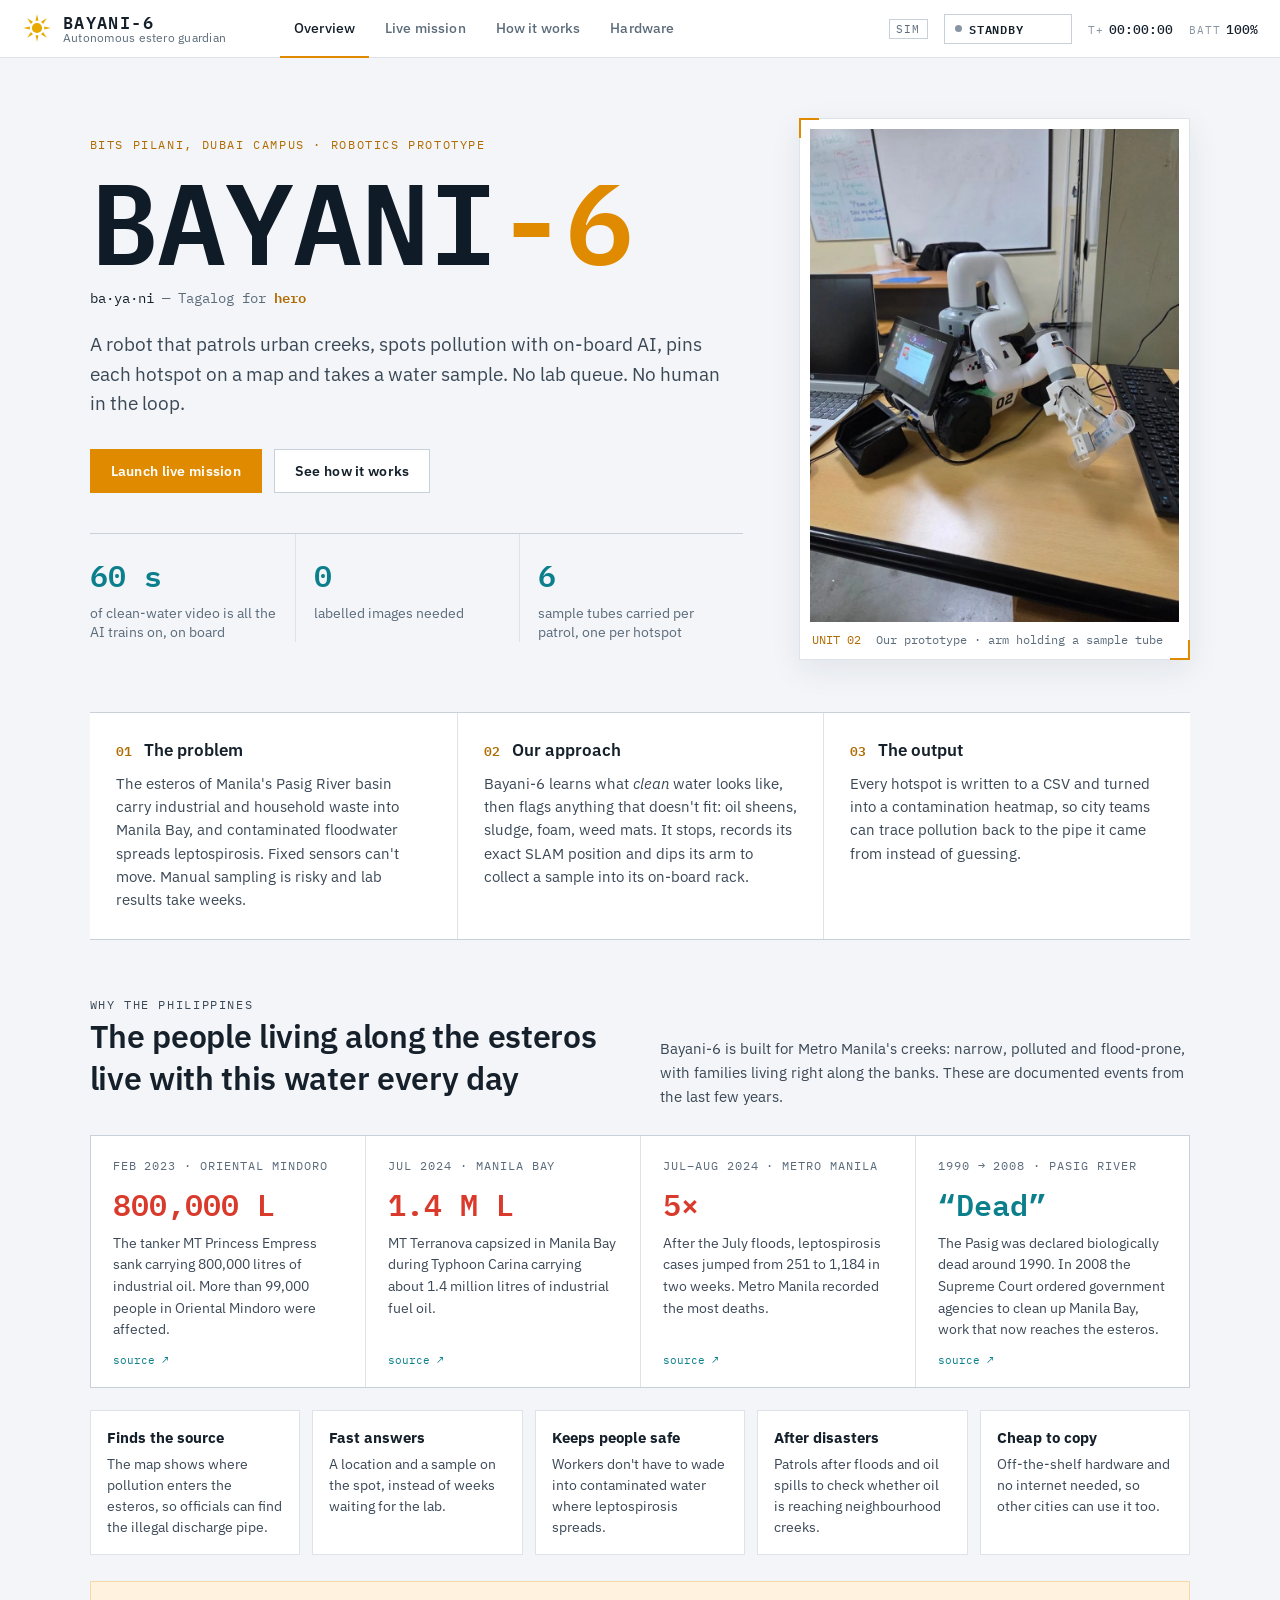
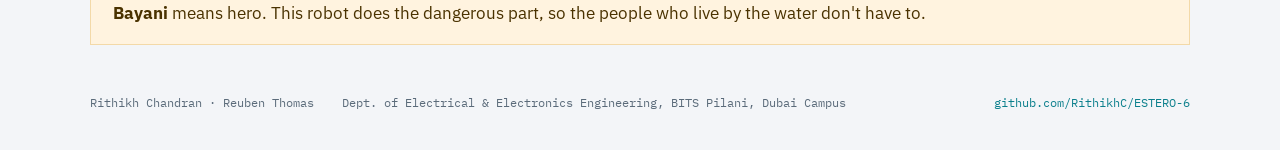
==== commit a331b1cc: "Add real prototype photos to posters and dashboard - Posters: two prototype photos (tube in holder, " ====
--- a/docs/index.html
+++ b/docs/index.html
@@ -62,8 +62,8 @@
           </dl>
         </div>
         <figure class="hero-photo">
-          <img src="assets/bayani6_robot.jpg" alt="Bayani-6: AgileX LIMO Cobot with myCobot arm">
-          <figcaption><span>UNIT 02</span> AgileX LIMO Cobot · myCobot 6-DoF arm</figcaption>
+          <img src="assets/prototype_sampling.jpg" alt="Bayani-6 prototype: myCobot arm holding a sample tube">
+          <figcaption><span>UNIT 02</span> Our prototype · arm holding a sample tube</figcaption>
         </figure>
       </div>
 
@@ -379,7 +379,7 @@
     <section class="view" id="view-hardware">
       <div class="hw">
         <figure class="hw-photo panel">
-          <img src="assets/bayani6_robot.jpg" alt="Bayani-6 robot">
+          <img src="assets/prototype_rack.jpg" alt="Bayani-6 prototype with sample tube holder">
         </figure>
         <div class="hw-specs">
           <p class="eyebrow">Unmodified off-the-shelf platform</p>
